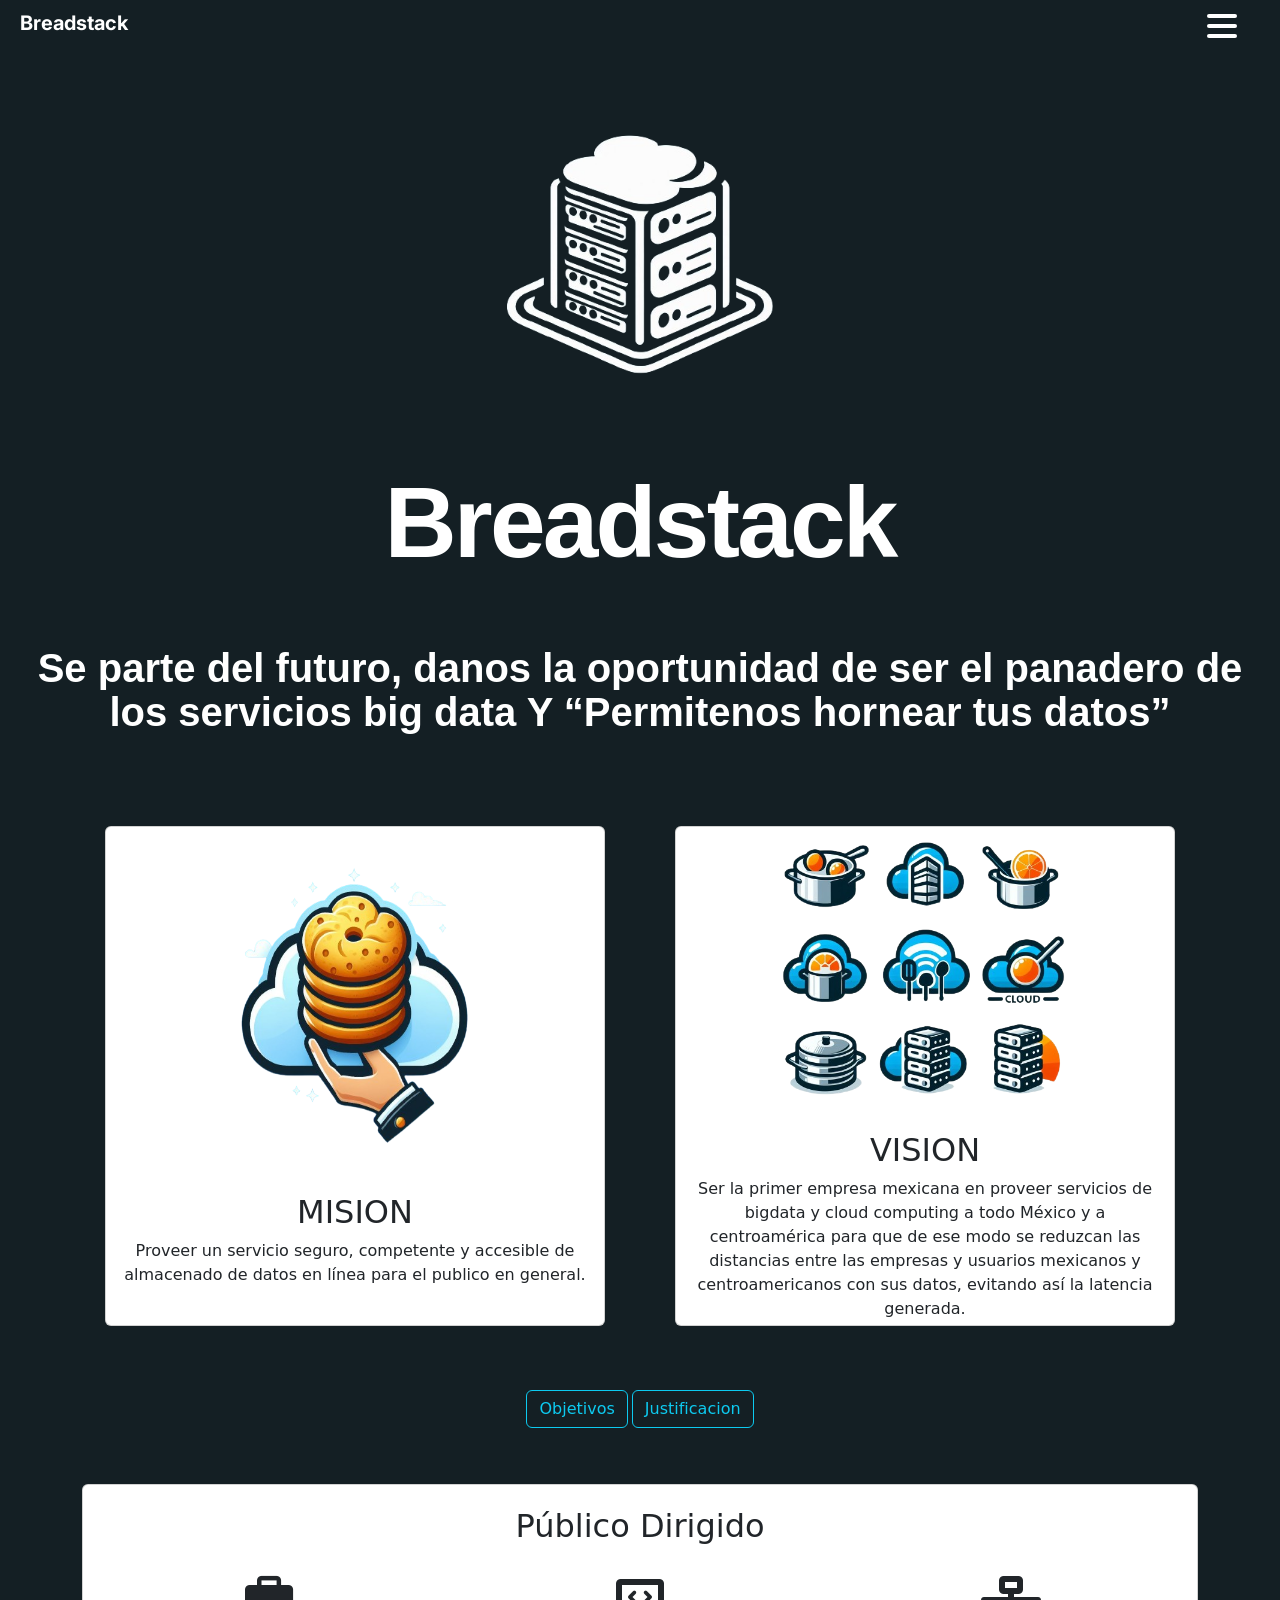
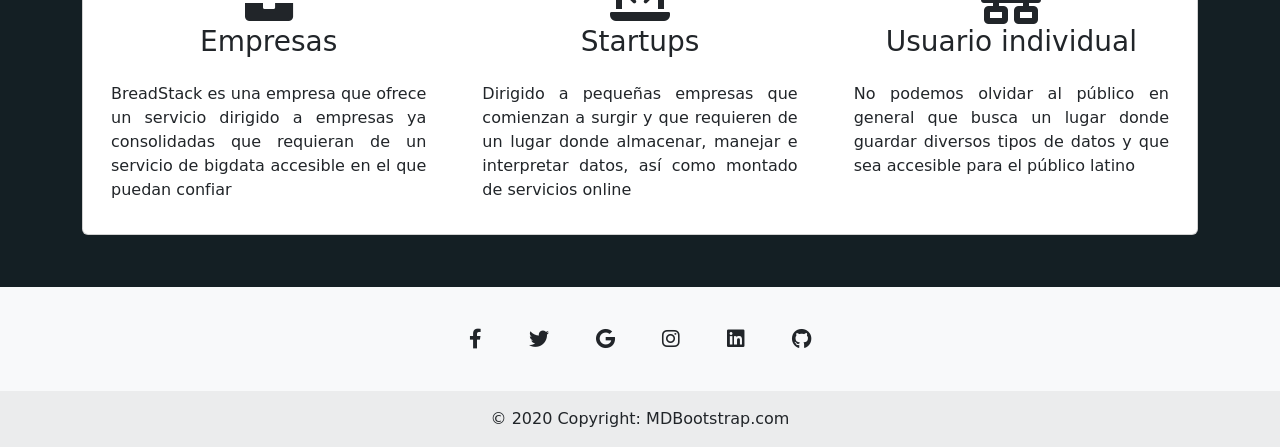
==== index.html @ 487c7a72 "breadstack" ====
<!DOCTYPE html>
<html lang="es-mx">

<head>
    <meta charset="UTF-8">
    <meta name="viewport" content="width=device-width, initial-scale=1.0">
    <title>Breadstack</title>
    <link rel="stylesheet" href="Bootstrap/bootstrap-5.3.0-dist/css/bootstrap.min.css">
    <link rel="stylesheet" href="styles/style.css">
    <link rel="preconnect" href="https://fonts.googleapis.com">
    <link rel="preconnect" href="https://fonts.gstatic.com" crossorigin>
    <link href="https://fonts.googleapis.com/css2?family=Inter:wght@100..900&display=swap" rel="stylesheet">
    <link href="https://cdnjs.cloudflare.com/ajax/libs/font-awesome/6.0.0/css/all.min.css" rel="stylesheet" />

</head>

<body>
    <header id="cabezal" class="container-fluid text-center">
        <div class="row p-2">
            <div class="col text-start">
                <p class="par">Breadstack</p>
            </div>
            <div class="col text-end position-relative">
                <div class="boton" id="boton">
                    <div class="linea"></div>
                    <div class="linea"></div>
                    <div class="linea"></div>
                </div>
            </div>
        </div>
    </header>
    <aside id="lateral" class="position-absolute end-0 ">
        <div class="container text-center">
            <div class="row pt-4">
                <div class="col">
                    <p class="par">Integrantes</p>
                </div>
            </div>
            <div class="row pt-4">
                <div class="col pt-2">
                    <ul class="list">
                        <li class="list-item">
                            <p class="pList">Alejandro Cruz Cruz</p>
                        </li>
                        <li class="list-item">
                            <p class="pList">Anael Guadalupe Del Carpio Zenteno</p>
                        </li>
                        <li class="list-item">
                            <p class="pList">Brithaly Jasmín Hernández Ramírez</p>
                        </li>
                        <li class="list-item">
                            <p class="pList">Heber Jafet Álvarez Ramírez</p>
                        </li>
                        <li class="list-item">
                            <p class="pList">Daniel Rincón Lazos</p>
                        </li>
                    </ul>
                </div>
            </div>
        </div>
    </aside>
    <section id="sub-head" class="container-fluid text-center">
        <div class="row">
            <div class="col">
                <img id="logoImg" src="logos/logo.png" style="width: 100%;">
            </div>
        </div>
        <div class="row">
            <div class="col">
                <h1>Breadstack</h1>
                <p class="description">Se parte del futuro, danos la oportunidad de ser el panadero de los servicios big
                    data
                    Y
                    “Permitenos hornear tus datos”</p>
            </div>
        </div>
    </section>
    <main>
        <div class="container pt-4">
            <div class="row text-center d-flex justify-content-center align-items-center">
                <div class="col">
                    <div class="pt-5 d-flex justify-content-center">
                        <div class="card"
                            style="width:500px;height: 500px; display: flex; align-items: center; justify-content: center;">
                            <img src="imagenes-breadstack/one.png" class="card-img-top"
                                style="width:  300px;height: 350px;">
                            <div class="card-body">
                                <h2>MISION</h2>
                                <p class="card-text">Proveer un servicio seguro, competente y accesible de almacenado de
                                    datos en línea para el publico en general.</p>
                            </div>
                        </div>
                    </div>
                </div>
                <div class="col">
                    <div class="pt-5 d-flex justify-content-center">
                        <div class="card"
                            style="width:500px;height: 500px; display: flex; align-items: center; justify-content: center;">
                            <img src="imagenes-breadstack/two.png" class="card-img-top"
                                style="width: 300px; height: 350px;">
                            <div class="card-body">
                                <h2>VISION</h2>
                                <p class="card-text">Ser la primer empresa mexicana en proveer servicios de bigdata y
                                    cloud computing a todo México y a centroamérica para que de ese modo se reduzcan las
                                    distancias entre las empresas y usuarios mexicanos y centroamericanos con sus datos,
                                    evitando así la latencia generada.</p>
                            </div>
                        </div>
                    </div>
                </div>
            </div>
        </div>
    </main>
    <div class="container-fluid p-3">
    </div>
    <div class="container pt-4">
        <div class="container align-items-center p-2 d-flex justify-content-center">
            <p class="d-inline-flex gap-1">
                <button type="button" class="btn btn-outline-info btn-rounded" data-bs-toggle="collapse"
                    data-bs-target="#multiCollapseExample1" aria-expanded="false" aria-controls="multiCollapseExample2"
                    data-mdb-ripple-init data-mdb-ripple-color="dark">Objetivos</button>
                <button type="button" class="btn btn-outline-info btn-rounded" data-bs-toggle="collapse"
                    data-bs-target="#multiCollapseExample2" aria-expanded="false" aria-controls="multiCollapseExample2"
                    data-mdb-ripple-init data-mdb-ripple-color="dark">Justificacion</button>
            </p>
        </div>
        <div class="row d-flex justify-content-center">
            <div class="col">
                <div class="collapse multi-collapse" id="multiCollapseExample1">
                    <div class="card card-body d-flex justify-content-center">
                        <h3>General</h3>
                        Ser una empresa competente en el ámbito de almacenado y manipulado de datos.
                    </div>
                </div>
            </div>
            <div class="col">
                <div class="collapse multi-collapse" id="multiCollapseExample1">
                    <div class="card card-body d-flex justify-content-center">
                        <h3>Específicos</h3>
                        Construir una empresa con infraestructura de calidad para ofrecer servicios de calidad
                    </div>
                </div>
            </div>
            <div class="col">
                <div class="collapse multi-collapse" id="multiCollapseExample2">
                    <div class="card card-body d-flex justify-content-center">
                        La empresa BreadStack nace para abordar la falta de servicios tecnológicos en el sureste de
                        México y América Central, ofreciendo soluciones de calidad y baja latencia para quienes buscan
                        una opción confiable y eficiente en la región.
                    </div>
                </div>
            </div>
        </div>
    </div>
    <div class="container-fluid p-3"></div>
    <div class="container">
        <div class="card" style="align-items: center;">
            <h2 id="header-info">Público Dirigido</h2>
            <div class="container text-center">
                <div class="row align-items-start">
                    <div class="col">
                        <div class="align-items-center">
                            <i class="fas fa-briefcase fa-3x"></i>
                            <h3>Empresas</h3>
                        </div>
                        <div class="card-body">
                            <p class="card-text" style="text-align: justify;">BreadStack es una empresa que ofrece un
                                servicio dirigido a empresas ya
                                consolidadas que
                                requieran de un servicio de bigdata accesible en el que puedan confiar </p>
                        </div>
                    </div>
                    <div class="col">
                        <div class="align-items-center">
                            <i class="fas fa-laptop-code fa-3x"></i>
                            <h3>Startups</h3>
                        </div>
                        <div class="card-body">
                            <p class="card-text" style="text-align: justify;">Dirigido a pequeñas empresas que comienzan
                                a surgir y que requieren de
                                un lugar donde
                                almacenar, manejar e interpretar datos, así como montado de servicios online</p>
                        </div>
                    </div>
                    <div class="col">
                        <div class="    align-items-center">
                            <i class="fas fa-network-wired fa-3x"></i>
                            <h3>Usuario individual</h3>
                        </div>
                        <div class="card-body">
                            <p class="card-text" style="text-align: justify;">No podemos olvidar al público en
                                general que busca un lugar donde
                                guardar diversos tipos de
                                datos y que sea accesible para el público latino
                            </p>
                        </div>
                    </div>
                </div>
            </div>
            <div class="container-fluid p-2"></div>
        </div>
    </div>
    <div class="separacion"></div>

    <footer class="text-center bg-body-tertiary" style="background-color: rgb(20,31,36);">
        <!-- Grid container -->
        <div class="container pt-4">
            <!-- Section: Social media -->
            <section class="mb-4">
                <!-- Facebook -->
                <a data-mdb-ripple-init class="btn btn-link btn-floating btn-lg text-body m-1" href="#!" role="button"
                    data-mdb-ripple-color="dark"><i class="fab fa-facebook-f"></i></a>

                <!-- Twitter -->
                <a data-mdb-ripple-init class="btn btn-link btn-floating btn-lg text-body m-1" href="#!" role="button"
                    data-mdb-ripple-color="dark"><i class="fab fa-twitter"></i></a>

                <!-- Google -->
                <a data-mdb-ripple-init class="btn btn-link btn-floating btn-lg text-body m-1" href="#!" role="button"
                    data-mdb-ripple-color="dark"><i class="fab fa-google"></i></a>

                <!-- Instagram -->
                <a data-mdb-ripple-init class="btn btn-link btn-floating btn-lg text-body m-1" href="#!" role="button"
                    data-mdb-ripple-color="dark"><i class="fab fa-instagram"></i></a>

                <!-- Linkedin -->
                <a data-mdb-ripple-init class="btn btn-link btn-floating btn-lg text-body m-1" href="#!" role="button"
                    data-mdb-ripple-color="dark"><i class="fab fa-linkedin"></i></a>
                <!-- Github -->
                <a data-mdb-ripple-init class="btn btn-link btn-floating btn-lg text-body m-1" href="#!" role="button"
                    data-mdb-ripple-color="dark"><i class="fab fa-github"></i></a>
            </section>
            <!-- Section: Social media -->
        </div>
        <!-- Grid container -->

        <!-- Copyright -->
        <div class="text-center p-3" style="background-color: rgba(0, 0, 0, 0.05);">
            © 2020 Copyright:
            <a class="text-body" href="https://mdbootstrap.com/">MDBootstrap.com</a>
        </div>
        <!-- Copyright -->
    </footer>
    <script src="scripts/main.js"></script>
    <script src="Bootstrap/bootstrap-5.3.0-dist/js/bootstrap.min.js"></script>
    <script src="Js/code.jquery.com_jquery-3.7.0.min.js"></script>
</body>

</html>
---- styles/style.css ----
@import '~mdb-ui-kit/css/mdb.min.css';

:root {
    --principalColor: rgb(20, 31, 36);
}

body {
    background-color: var(--principalColor);
}

#cabezal .par {
    font-weight: bold;
    font-family: 'Inter';
    font-size: 20px;
    color: white;
}

h1 {
    font-weight: bold;
    font-family: 'Inter';
    color: white;
    font-size: 3em;
}

.boton {
    width: 35px;
    height: 35px;
    position: absolute;
    right: 5%;
    cursor: pointer;
}

.linea {
    width: 30px;
    height: 4px;
    background-color: white;
    margin: 6px;
    margin-left: 2px;
    border-radius: 200px;
}

.par {
    color: white;
    font-family: 'Inter';
    font-size: 28px;
    font-weight: bold;
}

.pList {
    color: white;
    font-size: 18px;
    font-size: 'Inter';
}

.list {
    list-style: none;
}

.list-item {
    text-decoration: none;
    margin-bottom: 30px;
}

#lateral {
    width: 60%;
    background-color: red;
    height: 75%;
    border-radius: 3% 3%;
    background-color: var(--principalColor);
    box-shadow: 5px 4px 20px 15px rgba(0, 0, 0, 0.252);
    display: none;
}

#lateral.activo {
    display: flexbox;
}

@media (min-width:1200px) {
    #logoImg {
        width: 30% !important;
    }

    h1 {
        font-size: 6em;
        color: #ffffff;
        text-align: center;
        z-index: 1;
        -webkit-margin-before: 0;
        margin-block-start: 0;
        font-family: SF Pro Display, Helvetica Neue, sans-serif;
        font-size: 100px;
        font-weight: 600;
        letter-spacing: -2.8px;
        line-height: 167px;
    }

    #lateral {
        width: 30% !important;
    }
}

.description {
    color: #ffffff;
    font-family: SF Pro Display, Helvetica Neue, sans-serif;
    font-size: 40px;
    font-weight: 600;
    line-height: 44px;
    -webkit-margin-before: 40px;
    margin-block-start: 40px;
    -webkit-margin-after: 20px;
    margin-block-end: 20px;
    max-inline-size: 100%;
}

a {
    text-decoration: none;
}

.separacion {
    flex: auto;
    container: fluid;
    padding: 2%;
}

#header-info {
    padding: 2%;

}
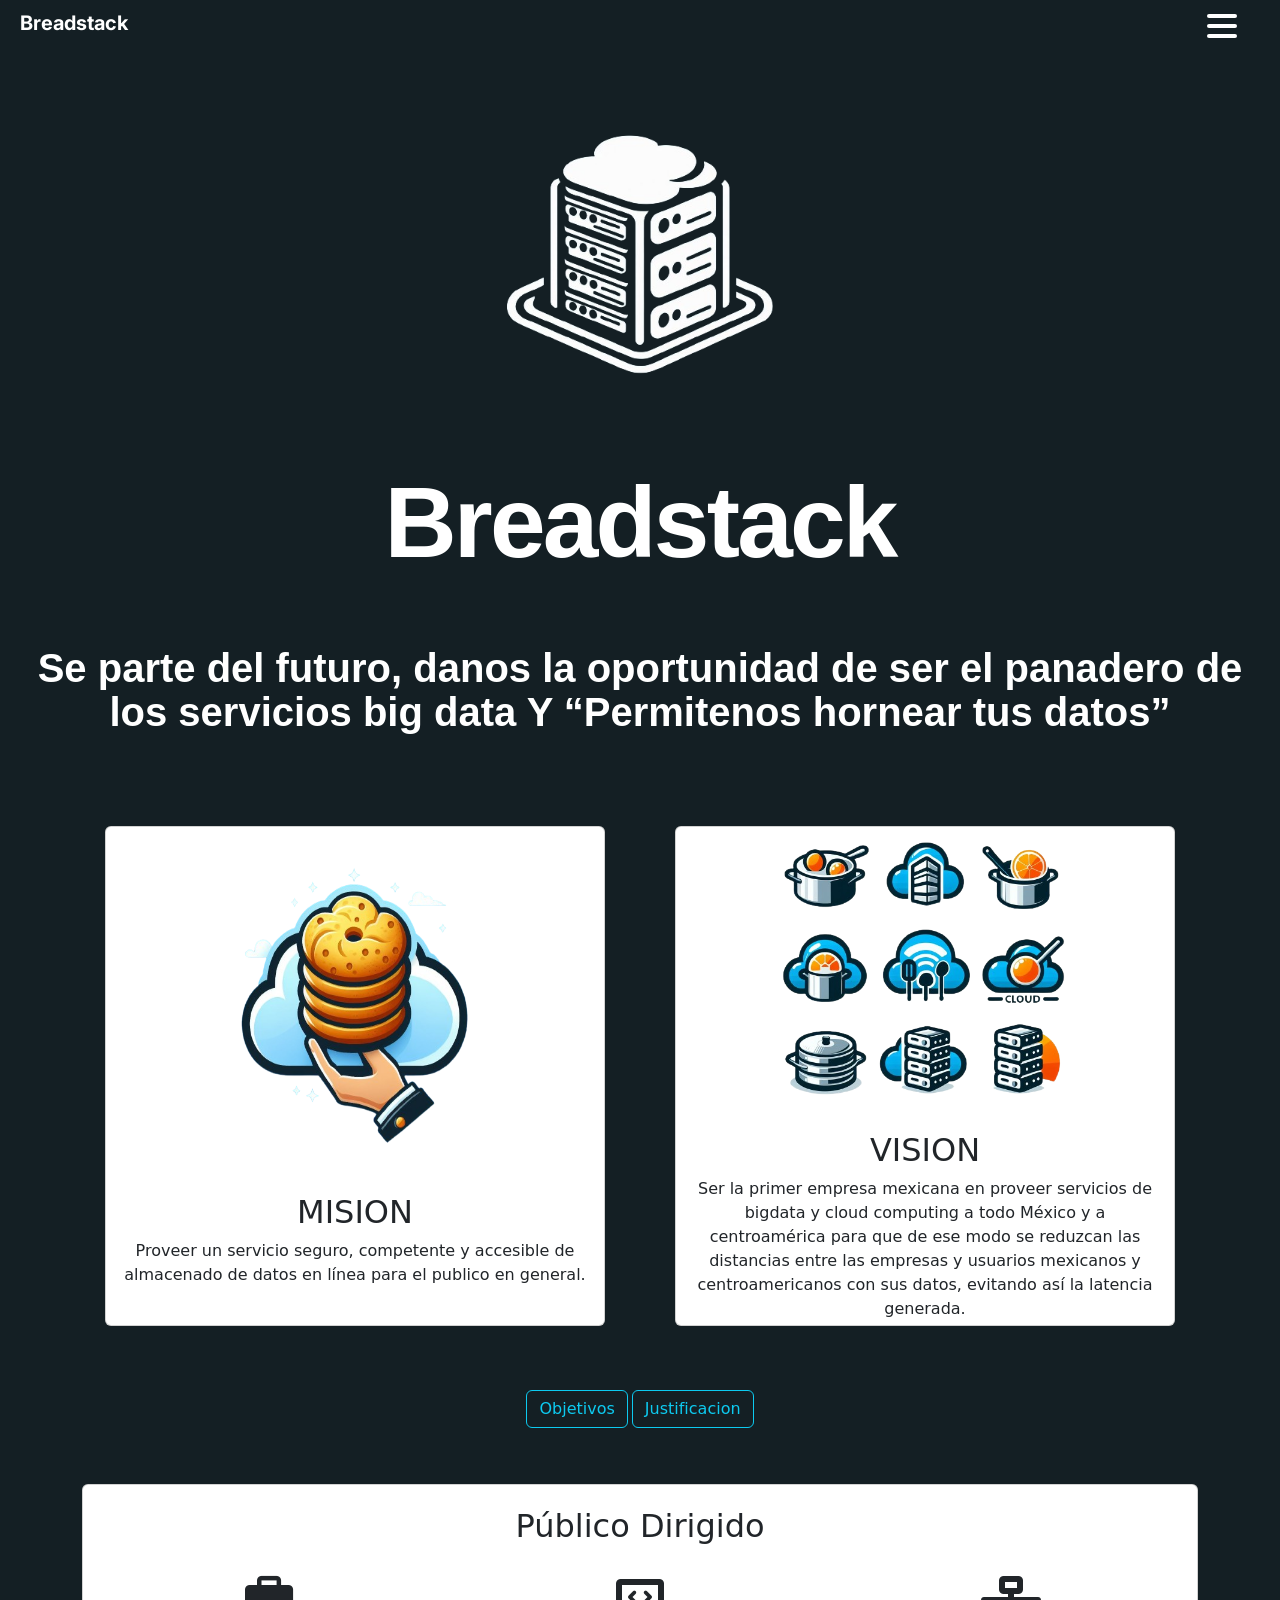
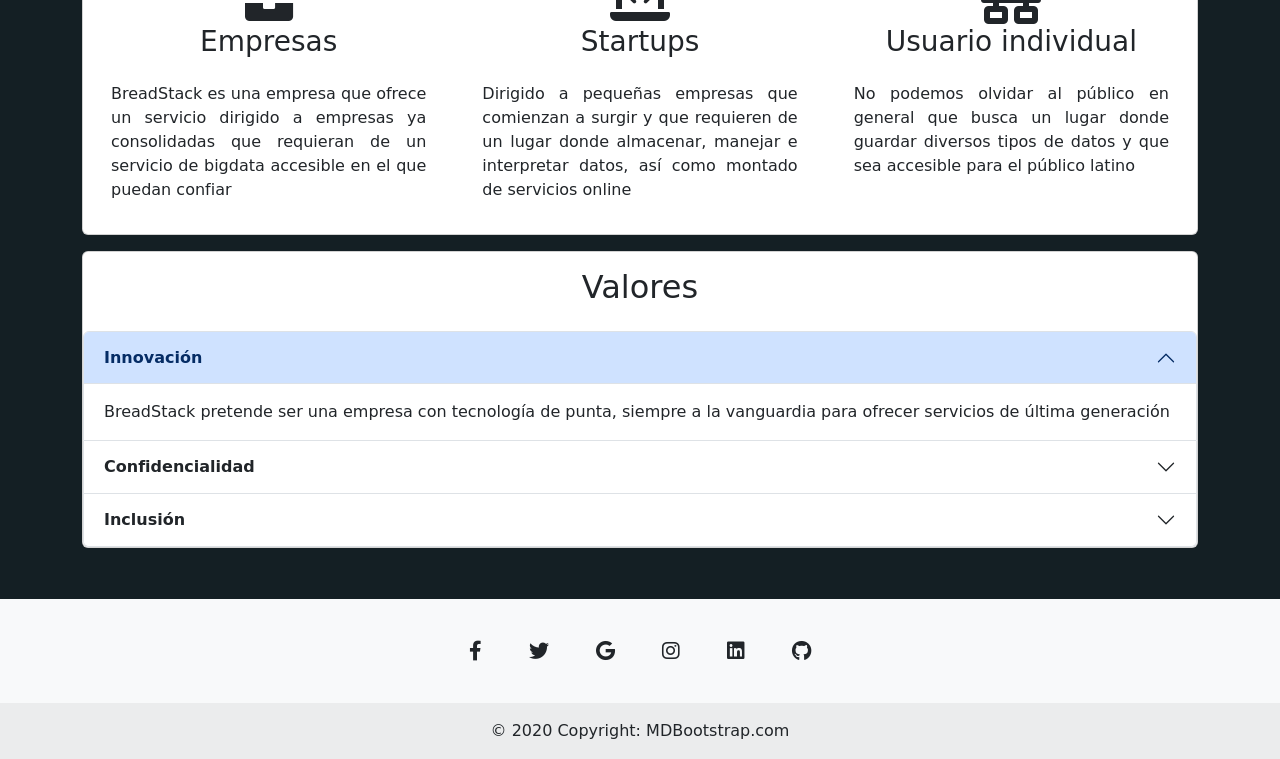
==== commit 8057303e: "feat: Add accordion section for company values This commit adds an accordion section to the index.ht" ====
--- a/index.html
+++ b/index.html
@@ -200,7 +200,62 @@
             <div class="container-fluid p-2"></div>
         </div>
     </div>
+    <div class="container-fluid p-2"></div>
+
+    <div class="container">
+        <div class="card">
+            <div class="container p-3">
+                <h2 style="text-align: center;">Valores</h2>
+            </div>
+            <div class="accordion" id="accordionExample">
+                <div class="accordion-item">
+                    <h2 class="accordion-header">
+                        <button class="accordion-button" type="button" data-bs-toggle="collapse"
+                            data-bs-target="#collapseOne" aria-expanded="true" aria-controls="collapseOne">
+                            <strong>Innovación</strong>
+                        </button>
+                    </h2>
+                    <div id="collapseOne" class="accordion-collapse collapse show" data-bs-parent="#accordionExample">
+                        <div class="accordion-body">
+                            BreadStack pretende ser una empresa con tecnología de punta, siempre a la vanguardia para
+                            ofrecer servicios de última generación
+                        </div>
+                    </div>
+                </div>
+                <div class="accordion-item">
+                    <h2 class="accordion-header">
+                        <button class="accordion-button collapsed" type="button" data-bs-toggle="collapse"
+                            data-bs-target="#collapseTwo" aria-expanded="false" aria-controls="collapseTwo">
+                            <strong>Confidencialidad</strong>
+                        </button>
+                    </h2>
+                    <div id="collapseTwo" class="accordion-collapse collapse" data-bs-parent="#accordionExample">
+                        <div class="accordion-body">
+                            La empresa se compromete a respetar la información que se almacenará en los servidores de
+                            BreadStack, de este modo podemos asegurar un servicio seguro y confidencial para cada
+                            cliente.
+                        </div>
+                    </div>
+                </div>
+                <div class="accordion-item">
+                    <h2 class="accordion-header">
+                        <button class="accordion-button collapsed" type="button" data-bs-toggle="collapse"
+                            data-bs-target="#collapseThree" aria-expanded="false" aria-controls="collapseThree">
+                            <strong>Inclusión</strong>
+                        </button>
+                    </h2>
+                    <div id="collapseThree" class="accordion-collapse collapse" data-bs-parent="#accordionExample">
+                        <div class="accordion-body">
+                            La empresa se compromete a hacer que todas las instalaciones sean accesibles para todas las
+                            personas sin importar sus condiciones.
+                        </div>
+                    </div>
+                </div>
+            </div>
+        </div>
+    </div>
     <div class="separacion"></div>
+
 
     <footer class="text-center bg-body-tertiary" style="background-color: rgb(20,31,36);">
         <!-- Grid container -->
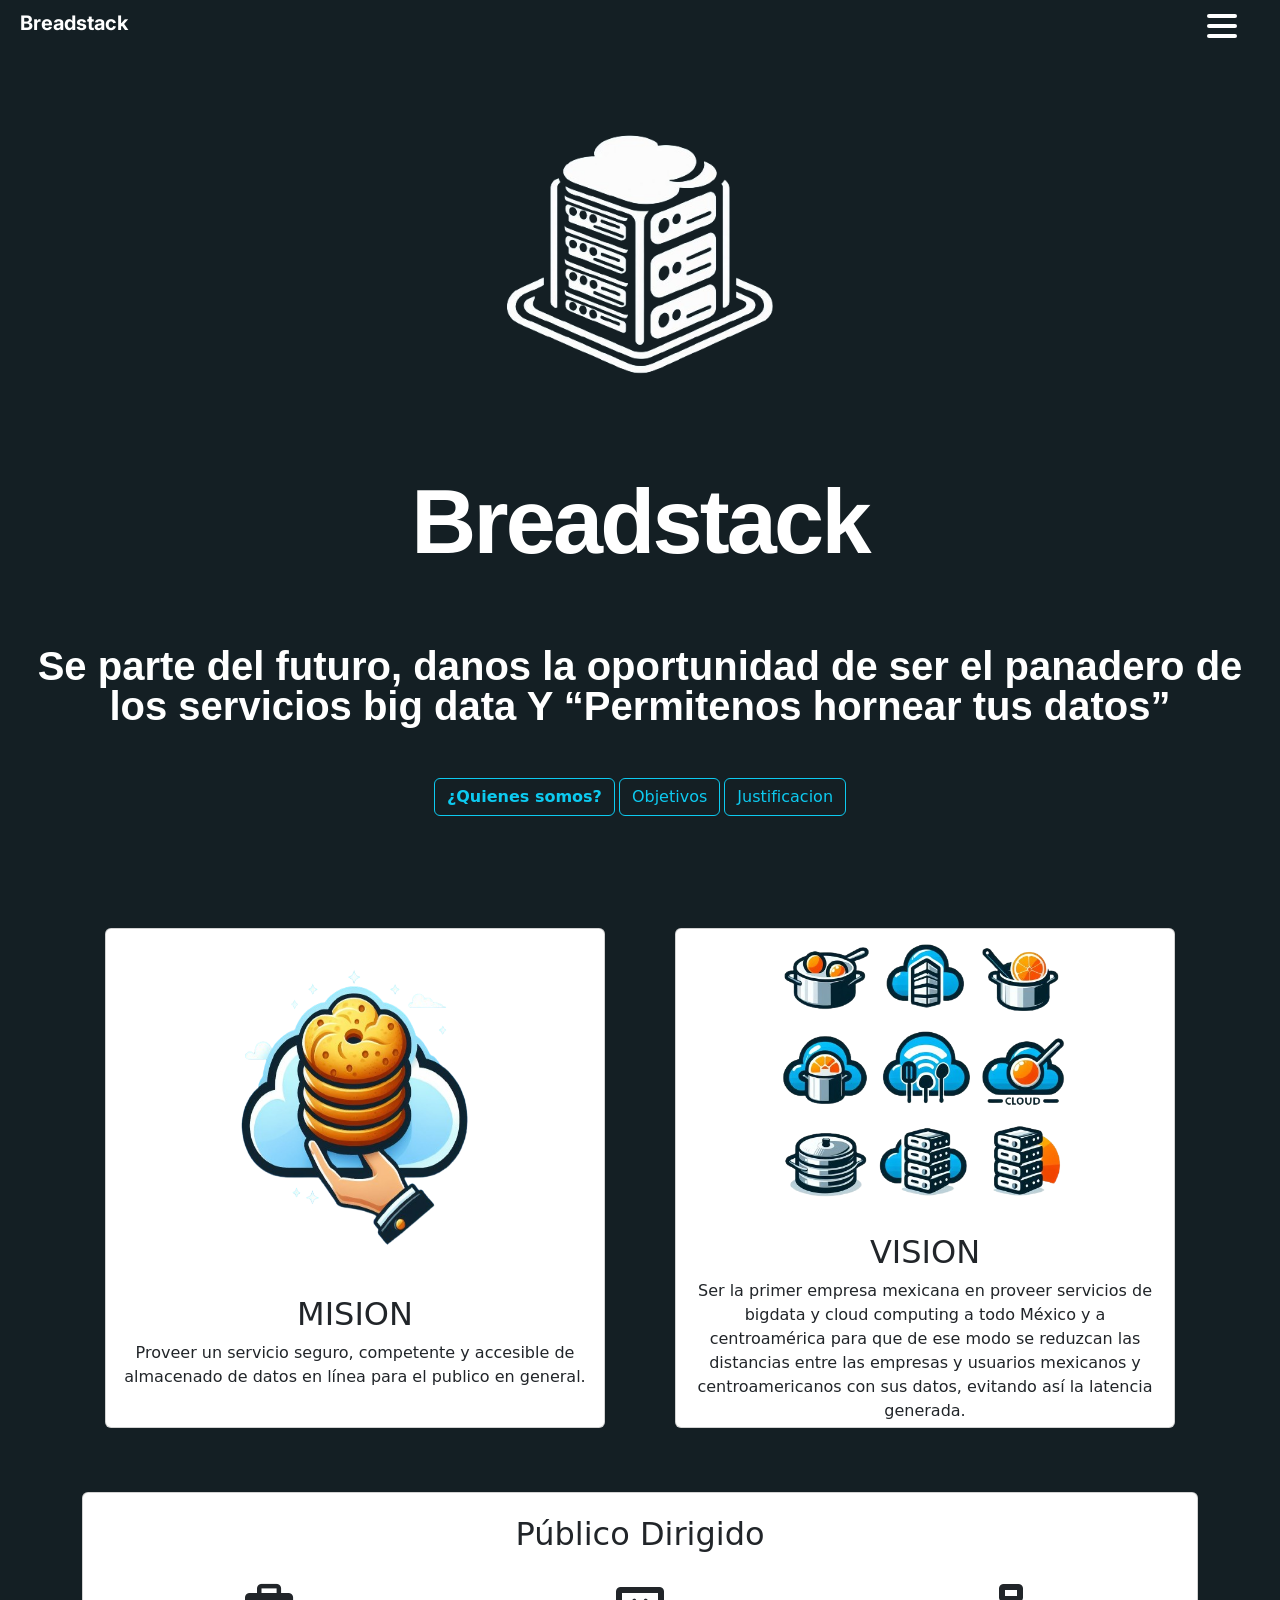
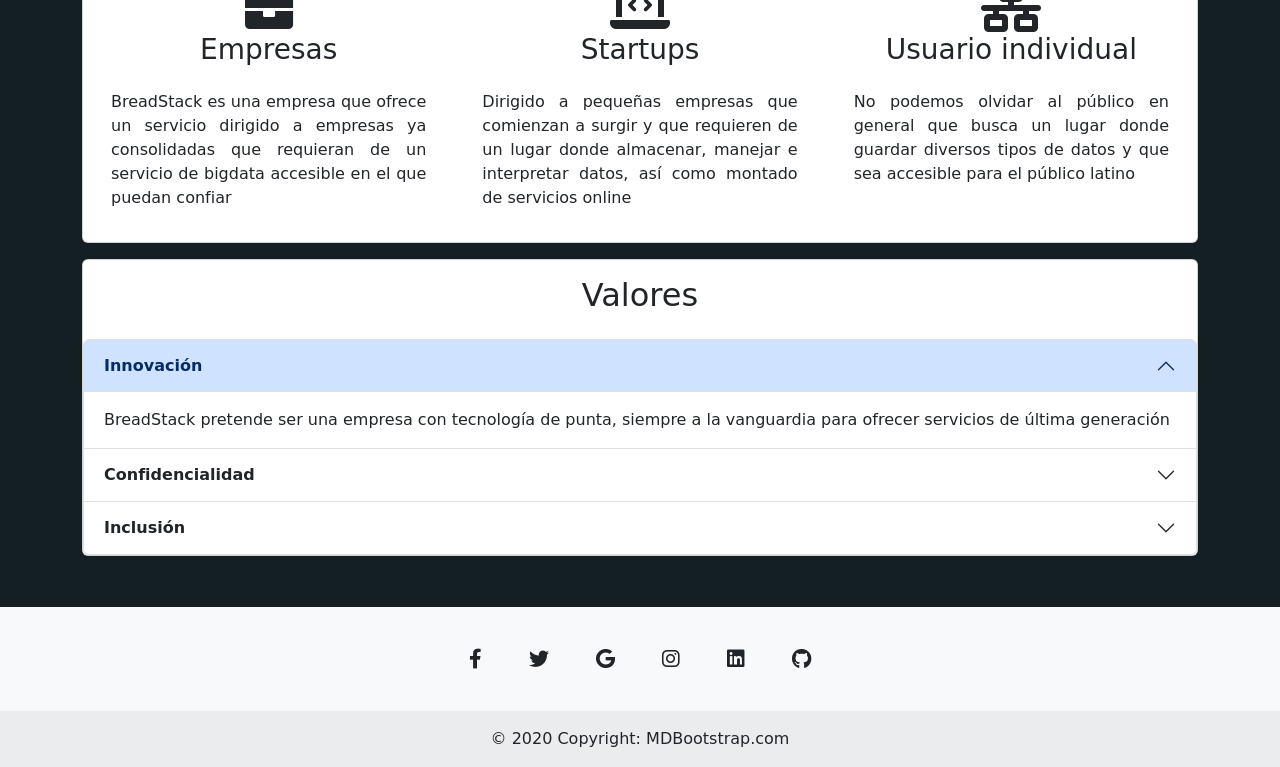
==== commit 906a97f4: "Update font size for h1 element and add hover animation" ====
--- a/index.html
+++ b/index.html
@@ -67,7 +67,7 @@
         </div>
         <div class="row">
             <div class="col">
-                <h1>Breadstack</h1>
+                <h1 id="pulso">Breadstack</h1>
                 <p class="description">Se parte del futuro, danos la oportunidad de ser el panadero de los servicios big
                     data
                     Y
@@ -76,6 +76,62 @@
         </div>
     </section>
     <main>
+        <div class="container pt-4">
+            <div class="container align-items-center p-2 d-flex justify-content-center">
+                <p class="d-inline-flex gap-1">
+                    <button type="button" class="btn btn-outline-info btn-rounded" data-bs-toggle="collapse"
+                        data-bs-target="#multiCollapseExampleMain" aria-expanded="false"
+                        aria-controls="multiCollapseExample2" data-mdb-ripple-init
+                        data-mdb-ripple-color="dark"><strong>¿Quienes somos?</strong></button>
+                    <button type="button" class="btn btn-outline-info btn-rounded" data-bs-toggle="collapse"
+                        data-bs-target="#multiCollapseExample1" aria-expanded="false"
+                        aria-controls="multiCollapseExample2" data-mdb-ripple-init
+                        data-mdb-ripple-color="dark">Objetivos</button>
+                    <button type="button" class="btn btn-outline-info btn-rounded" data-bs-toggle="collapse"
+                        data-bs-target="#multiCollapseExample2" aria-expanded="false"
+                        aria-controls="multiCollapseExample2" data-mdb-ripple-init
+                        data-mdb-ripple-color="dark">Justificacion</button>
+                </p>
+            </div>
+            <div class="collapse multi-collapse" id="multiCollapseExampleMain">
+                <div class="card card-body justify-content-center p-2">
+                    BreadStack es una empresa dedicada a proveer un servicio de almacenado en nube y soluciones
+                    de centro de datos.
+                    Nuestro enfoque está en proporcionar infraestructura TI (tecnologías de información)
+                    eficientes, escalables y accesibles que le permitan a nuestros clientes adaptarse a la nueva
+                    era del bigdata
+                </div>
+            </div>
+            <div class="container p-2"></div>
+            <div class="row d-flex justify-content-center">
+                <div class="col">
+                    <div class="collapse multi-collapse" id="multiCollapseExample1">
+                        <div class="card card-body d-flex justify-content-center">
+                            <h3>General</h3>
+                            Ser una empresa competente en el ámbito de almacenado y manipulado de datos.
+                        </div>
+                    </div>
+                </div>
+                <div class="col">
+                    <div class="collapse multi-collapse" id="multiCollapseExample1">
+                        <div class="card card-body d-flex justify-content-center">
+                            <h3>Específicos</h3>
+                            Construir una empresa con infraestructura de calidad para ofrecer servicios de calidad
+                        </div>
+                    </div>
+                </div>
+                <div class="col">
+                    <div class="collapse multi-collapse" id="multiCollapseExample2">
+                        <div class="card card-body d-flex justify-content-center">
+                            La empresa BreadStack nace para abordar la falta de servicios tecnológicos en el sureste de
+                            México y América Central, ofreciendo soluciones de calidad y baja latencia para quienes
+                            buscan
+                            una opción confiable y eficiente en la región.
+                        </div>
+                    </div>
+                </div>
+            </div>
+        </div>
         <div class="container pt-4">
             <div class="row text-center d-flex justify-content-center align-items-center">
                 <div class="col">
@@ -113,45 +169,6 @@
     </main>
     <div class="container-fluid p-3">
     </div>
-    <div class="container pt-4">
-        <div class="container align-items-center p-2 d-flex justify-content-center">
-            <p class="d-inline-flex gap-1">
-                <button type="button" class="btn btn-outline-info btn-rounded" data-bs-toggle="collapse"
-                    data-bs-target="#multiCollapseExample1" aria-expanded="false" aria-controls="multiCollapseExample2"
-                    data-mdb-ripple-init data-mdb-ripple-color="dark">Objetivos</button>
-                <button type="button" class="btn btn-outline-info btn-rounded" data-bs-toggle="collapse"
-                    data-bs-target="#multiCollapseExample2" aria-expanded="false" aria-controls="multiCollapseExample2"
-                    data-mdb-ripple-init data-mdb-ripple-color="dark">Justificacion</button>
-            </p>
-        </div>
-        <div class="row d-flex justify-content-center">
-            <div class="col">
-                <div class="collapse multi-collapse" id="multiCollapseExample1">
-                    <div class="card card-body d-flex justify-content-center">
-                        <h3>General</h3>
-                        Ser una empresa competente en el ámbito de almacenado y manipulado de datos.
-                    </div>
-                </div>
-            </div>
-            <div class="col">
-                <div class="collapse multi-collapse" id="multiCollapseExample1">
-                    <div class="card card-body d-flex justify-content-center">
-                        <h3>Específicos</h3>
-                        Construir una empresa con infraestructura de calidad para ofrecer servicios de calidad
-                    </div>
-                </div>
-            </div>
-            <div class="col">
-                <div class="collapse multi-collapse" id="multiCollapseExample2">
-                    <div class="card card-body d-flex justify-content-center">
-                        La empresa BreadStack nace para abordar la falta de servicios tecnológicos en el sureste de
-                        México y América Central, ofreciendo soluciones de calidad y baja latencia para quienes buscan
-                        una opción confiable y eficiente en la región.
-                    </div>
-                </div>
-            </div>
-        </div>
-    </div>
     <div class="container-fluid p-3"></div>
     <div class="container">
         <div class="card" style="align-items: center;">
--- a/styles/style.css
+++ b/styles/style.css
@@ -88,7 +88,7 @@
         -webkit-margin-before: 0;
         margin-block-start: 0;
         font-family: SF Pro Display, Helvetica Neue, sans-serif;
-        font-size: 100px;
+        font-size: 90px;
         font-weight: 600;
         letter-spacing: -2.8px;
         line-height: 167px;
@@ -99,12 +99,34 @@
     }
 }
 
+h1 {
+    transition: transform 0.3s;
+}
+
+h1:hover {
+    animation: pulse 1s infinite;
+}
+
+@keyframes pulse {
+    0% {
+        transform: scale(1);
+    }
+
+    50% {
+        transform: scale(1.1);
+    }
+
+    100% {
+        transform: scale(1);
+    }
+}
+
 .description {
     color: #ffffff;
     font-family: SF Pro Display, Helvetica Neue, sans-serif;
     font-size: 40px;
     font-weight: 600;
-    line-height: 44px;
+    line-height: 40px;
     -webkit-margin-before: 40px;
     margin-block-start: 40px;
     -webkit-margin-after: 20px;
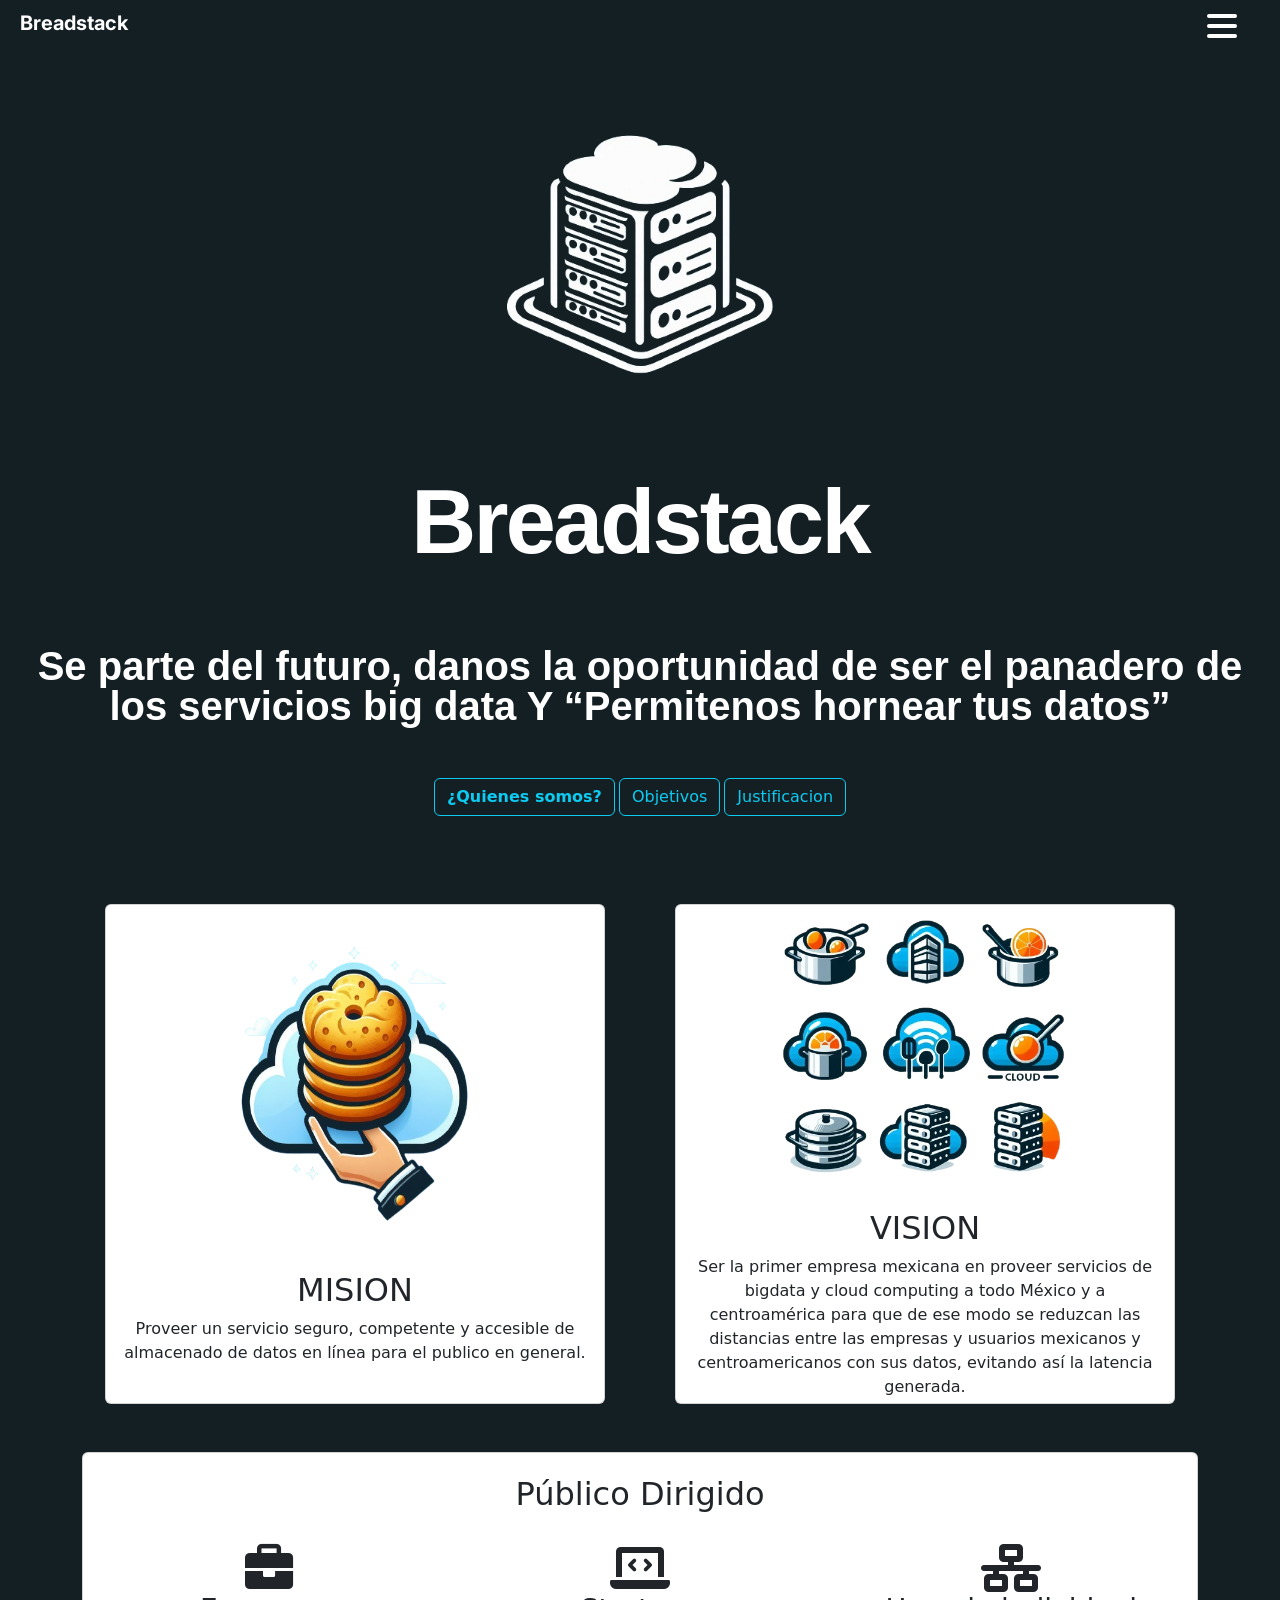
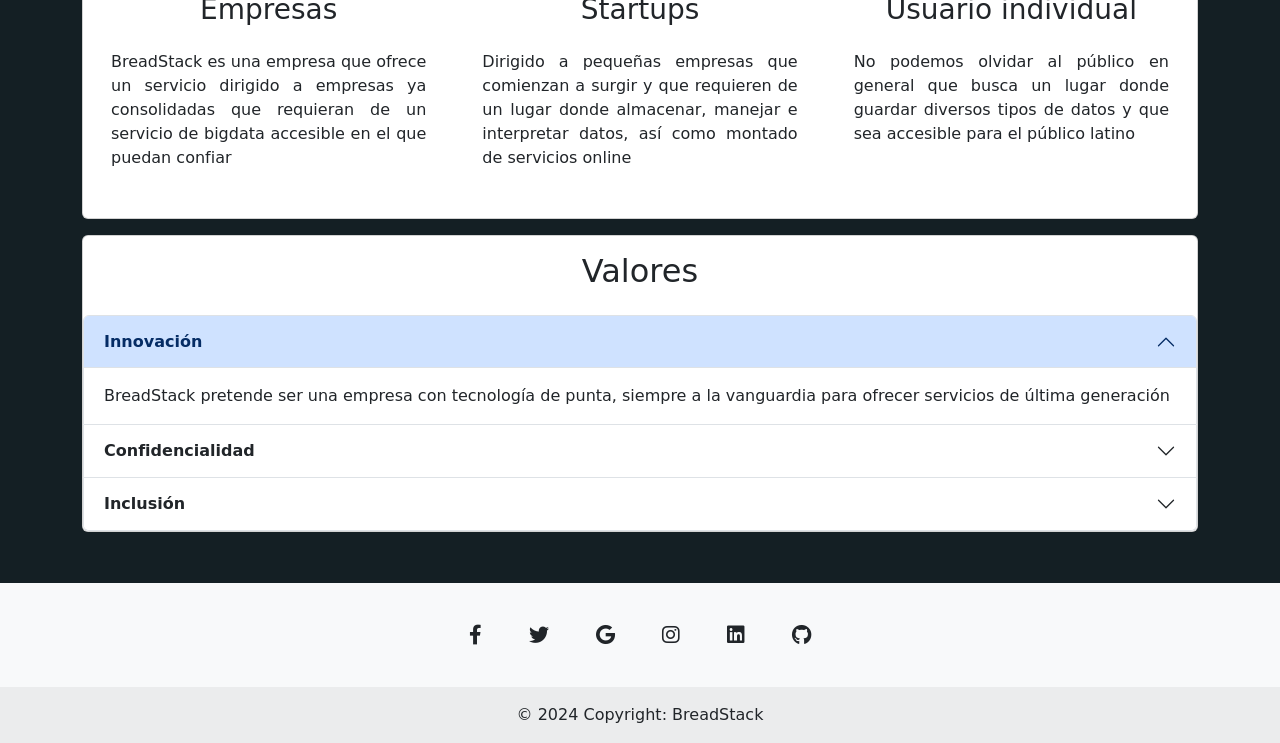
==== commit 4c593975: "Update font size for h1 element and add hover animation" ====
--- a/index.html
+++ b/index.html
@@ -99,7 +99,7 @@
                     de centro de datos.
                     Nuestro enfoque está en proporcionar infraestructura TI (tecnologías de información)
                     eficientes, escalables y accesibles que le permitan a nuestros clientes adaptarse a la nueva
-                    era del bigdata
+                    era del bigdata.
                 </div>
             </div>
             <div class="container p-2"></div>
@@ -116,7 +116,7 @@
                     <div class="collapse multi-collapse" id="multiCollapseExample1">
                         <div class="card card-body d-flex justify-content-center">
                             <h3>Específicos</h3>
-                            Construir una empresa con infraestructura de calidad para ofrecer servicios de calidad
+                            Construir una empresa con infraestructura de calidad para ofrecer servicios de calidad.
                         </div>
                     </div>
                 </div>
@@ -132,7 +132,7 @@
                 </div>
             </div>
         </div>
-        <div class="container pt-4">
+        <div class="container">
             <div class="row text-center d-flex justify-content-center align-items-center">
                 <div class="col">
                     <div class="pt-5 d-flex justify-content-center">
@@ -167,9 +167,9 @@
             </div>
         </div>
     </main>
-    <div class="container-fluid p-3">
+    <div class="container pt-3">
     </div>
-    <div class="container-fluid p-3"></div>
+    <div class="container p-3"></div>
     <div class="container">
         <div class="card" style="align-items: center;">
             <h2 id="header-info">Público Dirigido</h2>
@@ -214,7 +214,7 @@
                     </div>
                 </div>
             </div>
-            <div class="container-fluid p-2"></div>
+            <div class="container-fluid p-3"></div>
         </div>
     </div>
     <div class="container-fluid p-2"></div>
@@ -308,8 +308,8 @@
 
         <!-- Copyright -->
         <div class="text-center p-3" style="background-color: rgba(0, 0, 0, 0.05);">
-            © 2020 Copyright:
-            <a class="text-body" href="https://mdbootstrap.com/">MDBootstrap.com</a>
+            © 2024 Copyright:
+            <a class="text-body">BreadStack</a>
         </div>
         <!-- Copyright -->
     </footer>
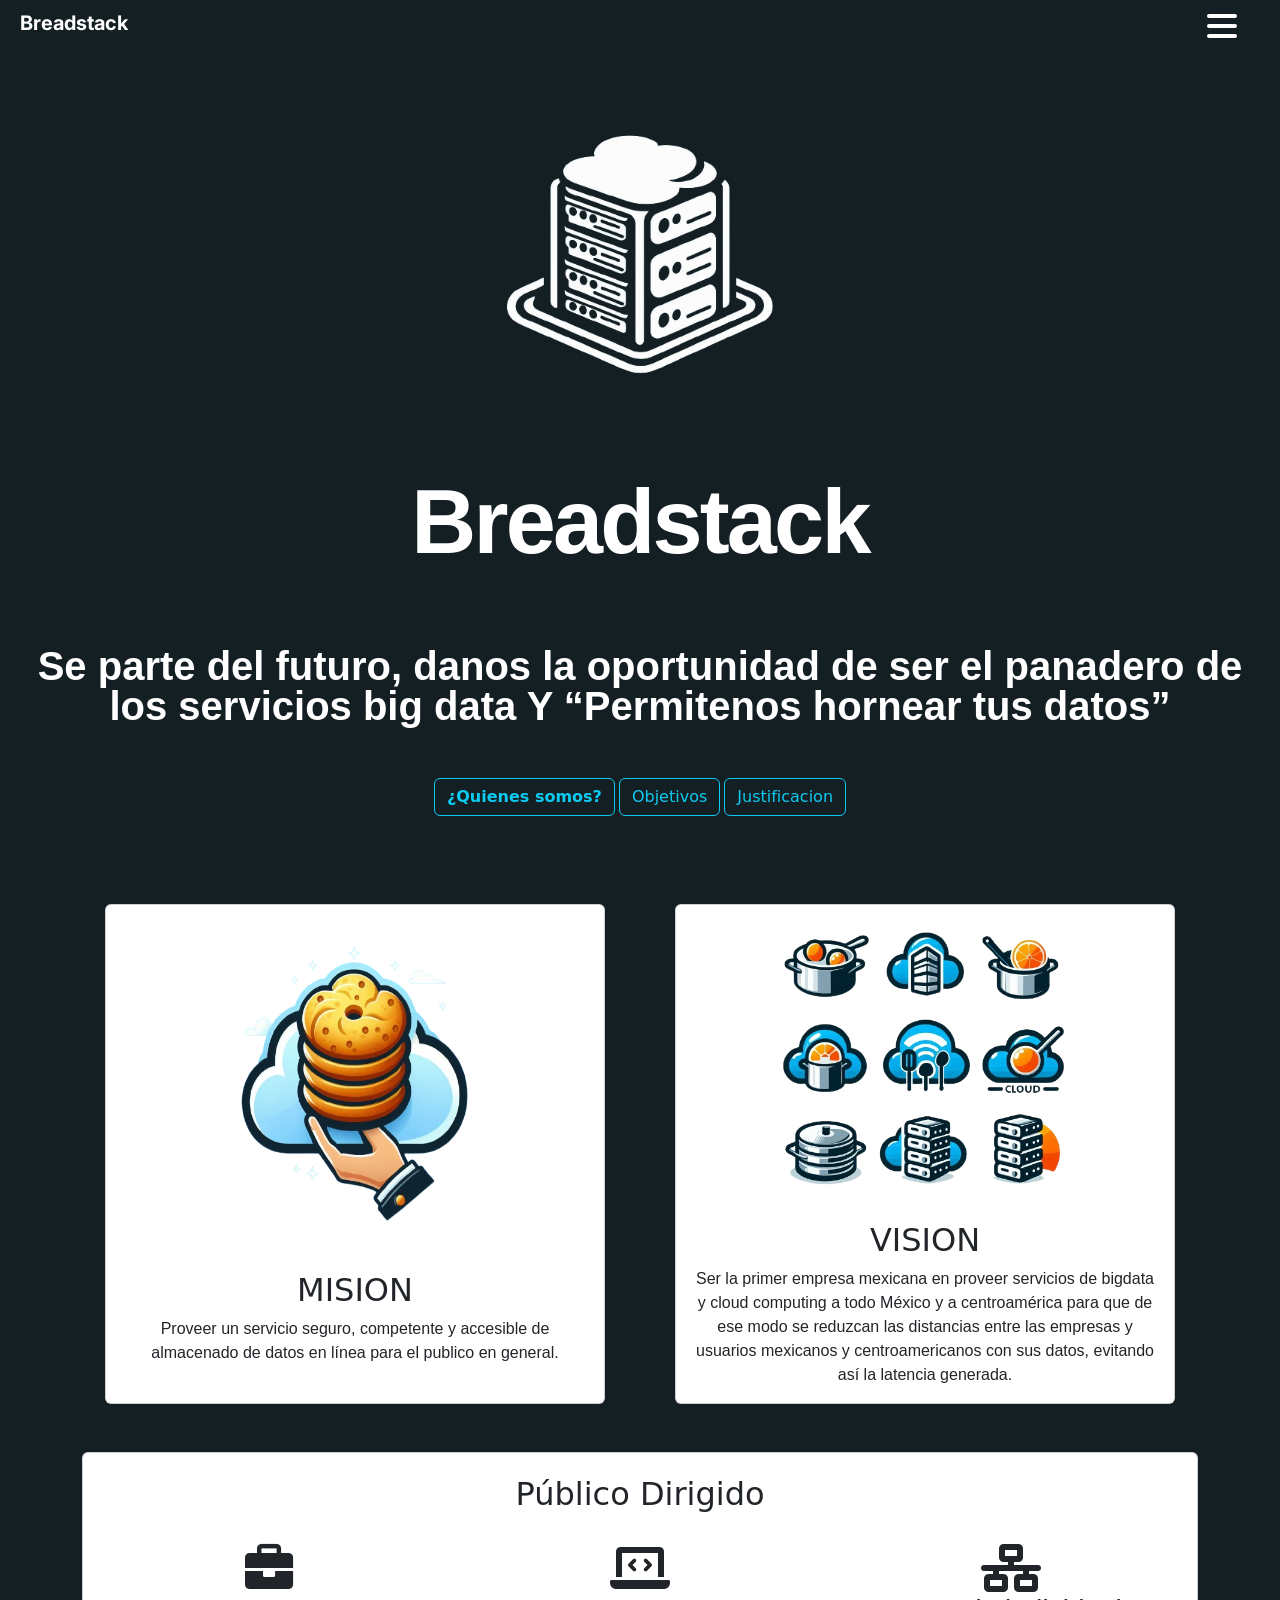
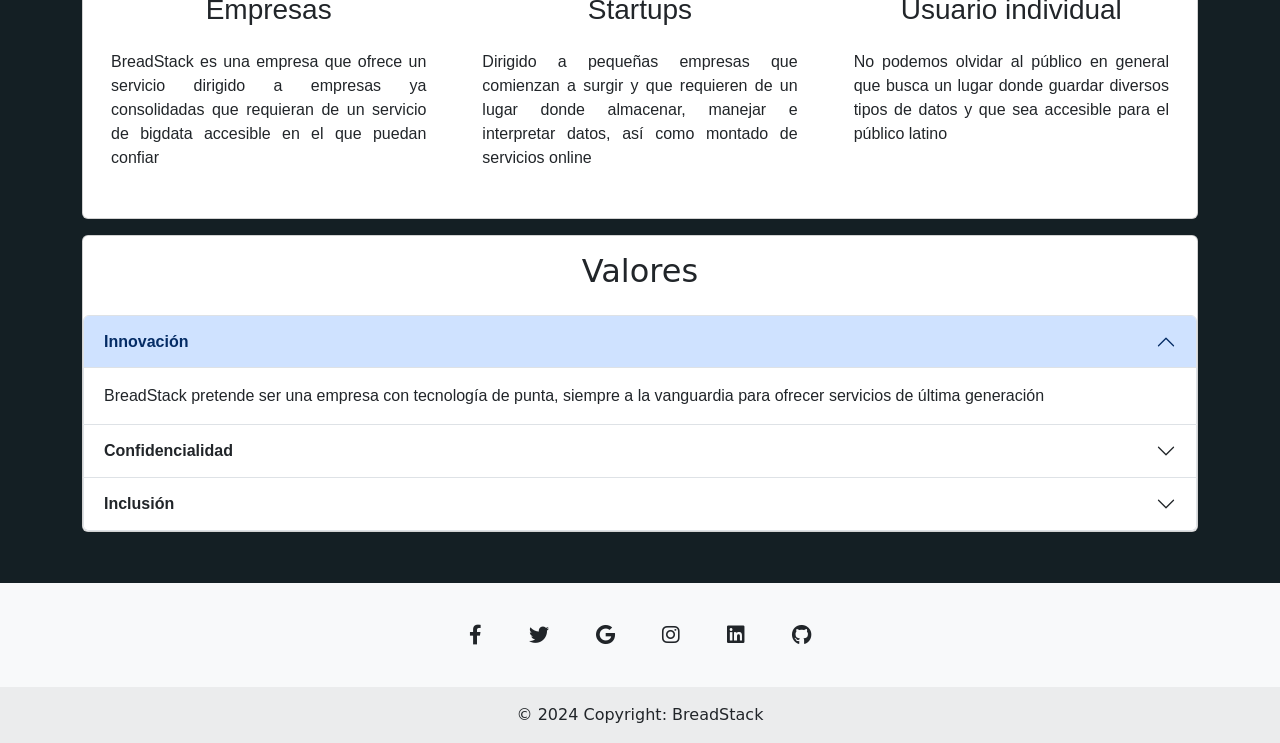
==== commit 52a4c486: "feat: Add accordion section for company values" ====
--- a/index.html
+++ b/index.html
@@ -94,7 +94,7 @@
                 </p>
             </div>
             <div class="collapse multi-collapse" id="multiCollapseExampleMain">
-                <div class="card card-body justify-content-center p-2">
+                <div class="card card-body justify-content-center p-2 formato">
                     BreadStack es una empresa dedicada a proveer un servicio de almacenado en nube y soluciones
                     de centro de datos.
                     Nuestro enfoque está en proporcionar infraestructura TI (tecnologías de información)
@@ -106,7 +106,7 @@
             <div class="row d-flex justify-content-center">
                 <div class="col">
                     <div class="collapse multi-collapse" id="multiCollapseExample1">
-                        <div class="card card-body d-flex justify-content-center">
+                        <div class="card card-body d-flex justify-content-center formato">
                             <h3>General</h3>
                             Ser una empresa competente en el ámbito de almacenado y manipulado de datos.
                         </div>
@@ -122,7 +122,7 @@
                 </div>
                 <div class="col">
                     <div class="collapse multi-collapse" id="multiCollapseExample2">
-                        <div class="card card-body d-flex justify-content-center">
+                        <div class="card card-body d-flex justify-content-center formato">
                             La empresa BreadStack nace para abordar la falta de servicios tecnológicos en el sureste de
                             México y América Central, ofreciendo soluciones de calidad y baja latencia para quienes
                             buscan
@@ -142,7 +142,8 @@
                                 style="width:  300px;height: 350px;">
                             <div class="card-body">
                                 <h2>MISION</h2>
-                                <p class="card-text">Proveer un servicio seguro, competente y accesible de almacenado de
+                                <p class="card-text formato">Proveer un servicio seguro, competente y accesible de
+                                    almacenado de
                                     datos en línea para el publico en general.</p>
                             </div>
                         </div>
@@ -156,7 +157,8 @@
                                 style="width: 300px; height: 350px;">
                             <div class="card-body">
                                 <h2>VISION</h2>
-                                <p class="card-text">Ser la primer empresa mexicana en proveer servicios de bigdata y
+                                <p class="card-text formato">Ser la primer empresa mexicana en proveer servicios de
+                                    bigdata y
                                     cloud computing a todo México y a centroamérica para que de ese modo se reduzcan las
                                     distancias entre las empresas y usuarios mexicanos y centroamericanos con sus datos,
                                     evitando así la latencia generada.</p>
@@ -173,7 +175,7 @@
     <div class="container">
         <div class="card" style="align-items: center;">
             <h2 id="header-info">Público Dirigido</h2>
-            <div class="container text-center">
+            <div class="container text-center formato">
                 <div class="row align-items-start">
                     <div class="col">
                         <div class="align-items-center">
@@ -224,7 +226,7 @@
             <div class="container p-3">
                 <h2 style="text-align: center;">Valores</h2>
             </div>
-            <div class="accordion" id="accordionExample">
+            <div class="accordion formato" id="accordionExample">
                 <div class="accordion-item">
                     <h2 class="accordion-header">
                         <button class="accordion-button" type="button" data-bs-toggle="collapse"
--- a/styles/style.css
+++ b/styles/style.css
@@ -147,4 +147,8 @@
 #header-info {
     padding: 2%;
 
+}
+
+.formato {
+    font-family: SF Pro Display, Helvetica Neue, sans-serif;
 }
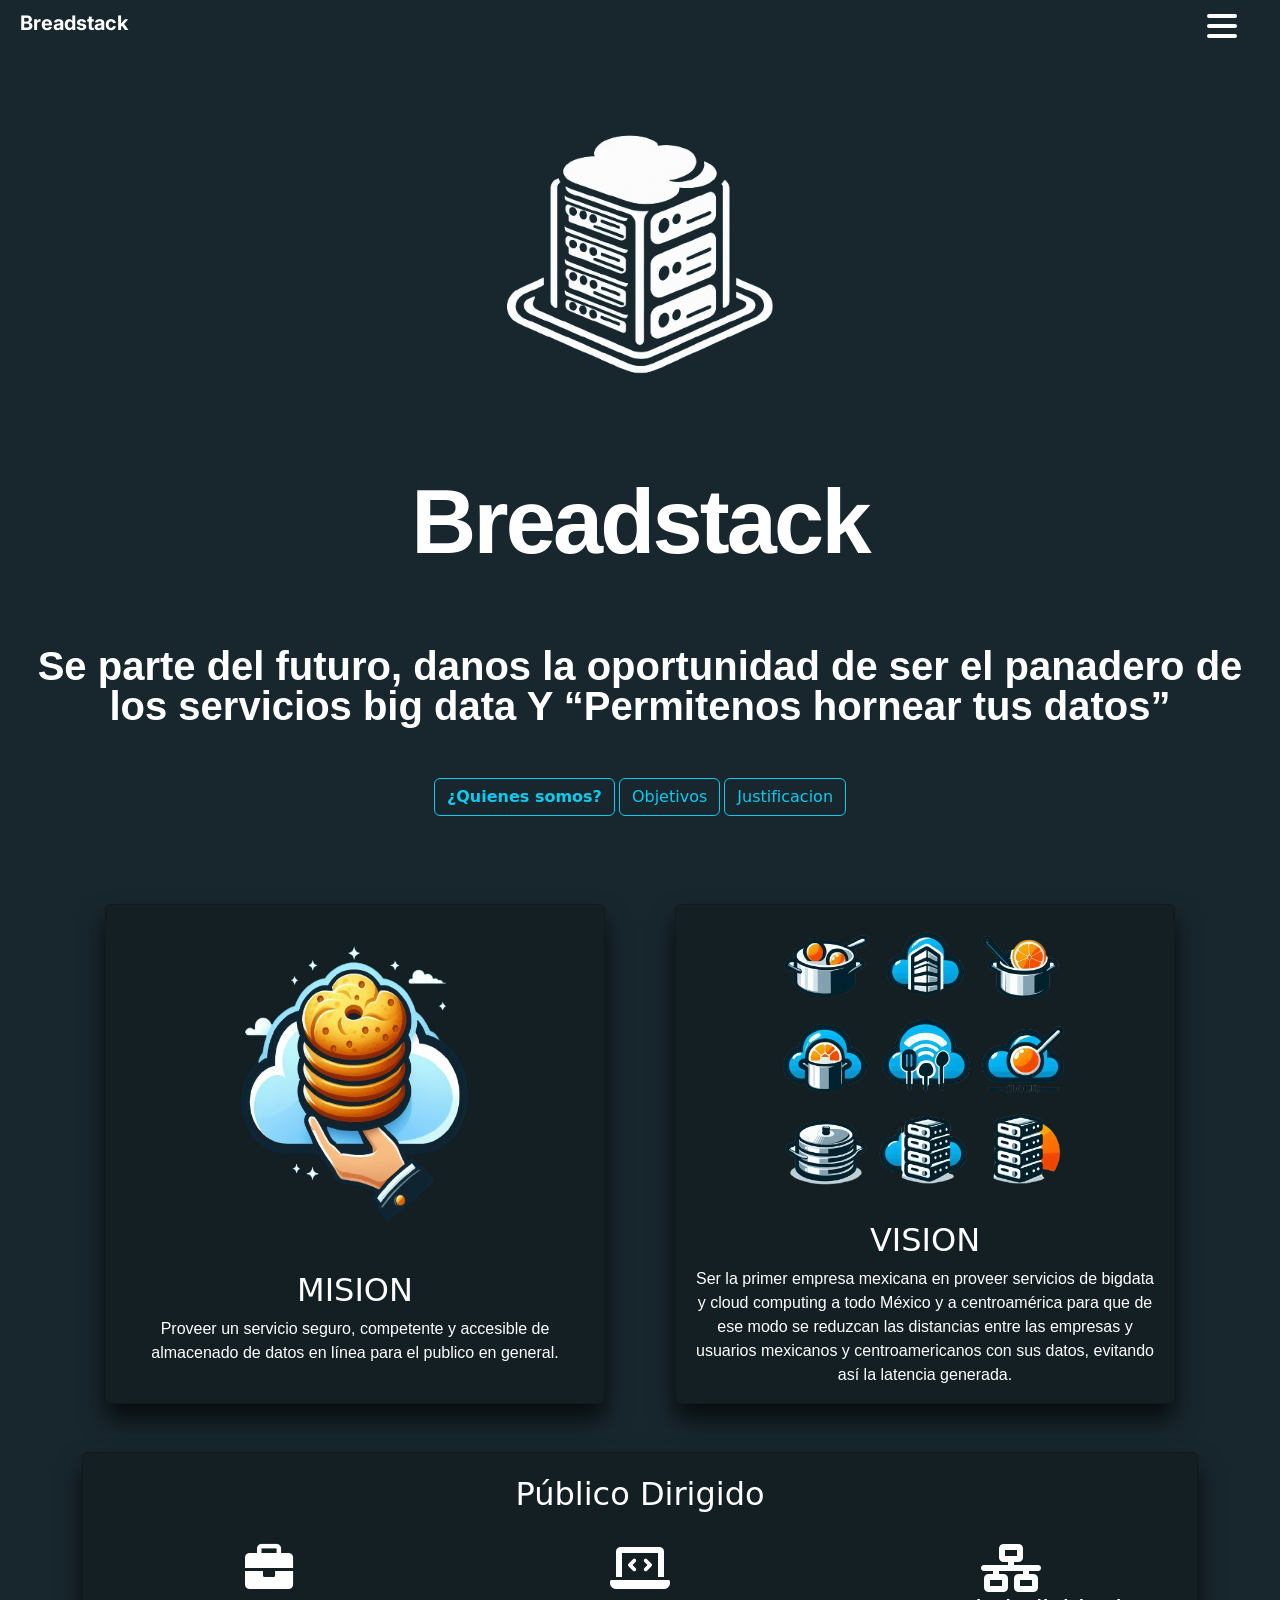
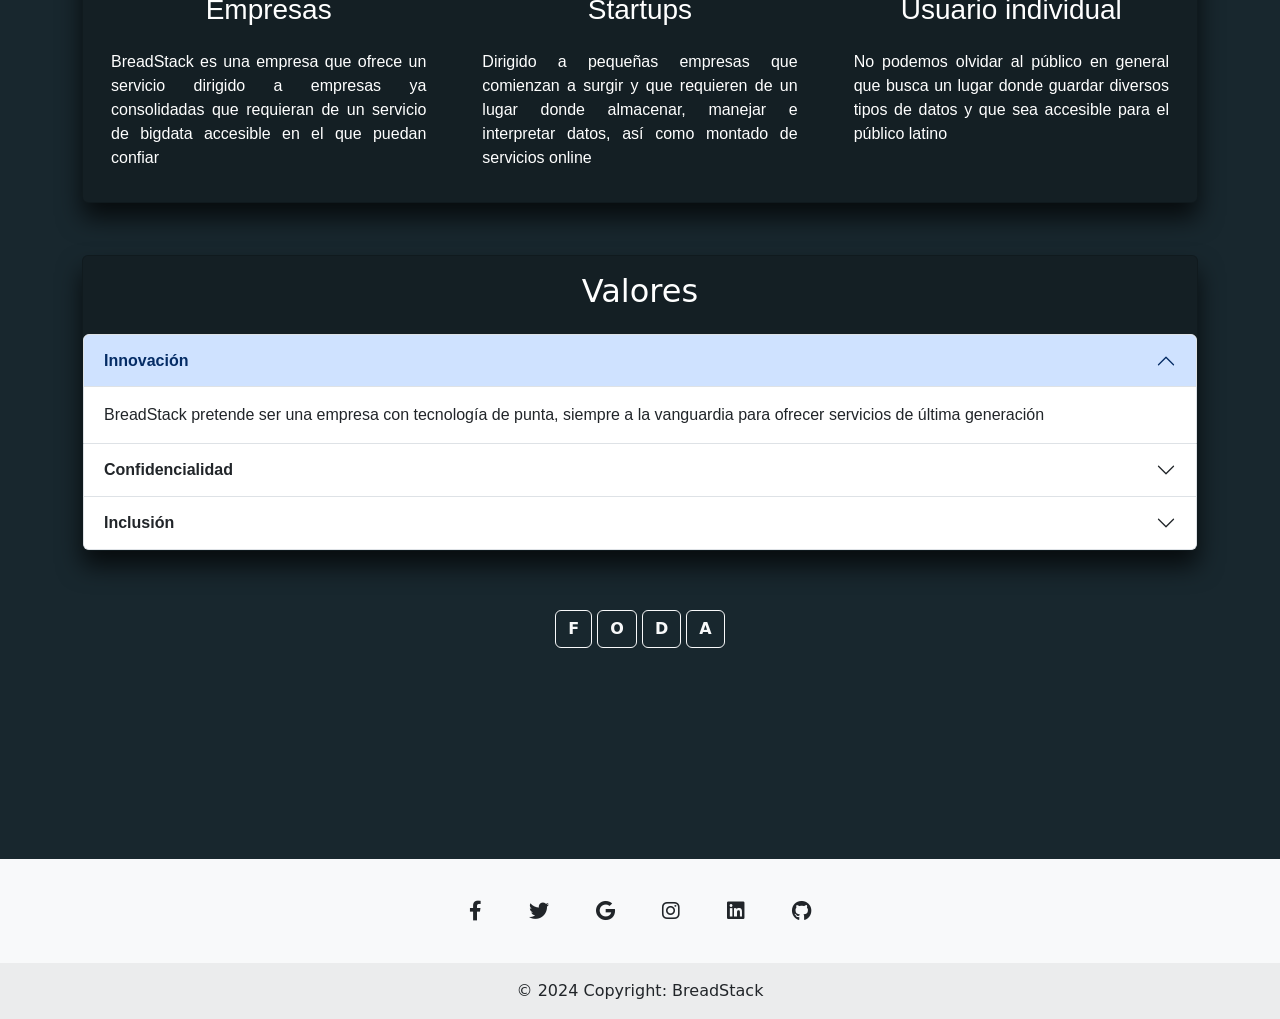
==== commit c45672d9: "se agrego el foda y se entrega el producto" ====
--- a/index.html
+++ b/index.html
@@ -136,7 +136,7 @@
             <div class="row text-center d-flex justify-content-center align-items-center">
                 <div class="col">
                     <div class="pt-5 d-flex justify-content-center">
-                        <div class="card"
+                        <div class="card steal"
                             style="width:500px;height: 500px; display: flex; align-items: center; justify-content: center;">
                             <img src="imagenes-breadstack/one.png" class="card-img-top"
                                 style="width:  300px;height: 350px;">
@@ -151,7 +151,7 @@
                 </div>
                 <div class="col">
                     <div class="pt-5 d-flex justify-content-center">
-                        <div class="card"
+                        <div class="card steal"
                             style="width:500px;height: 500px; display: flex; align-items: center; justify-content: center;">
                             <img src="imagenes-breadstack/two.png" class="card-img-top"
                                 style="width: 300px; height: 350px;">
@@ -173,7 +173,7 @@
     </div>
     <div class="container p-3"></div>
     <div class="container">
-        <div class="card" style="align-items: center;">
+        <div class="card steal" style="align-items: center;">
             <h2 id="header-info">Público Dirigido</h2>
             <div class="container text-center formato">
                 <div class="row align-items-start">
@@ -216,13 +216,12 @@
                     </div>
                 </div>
             </div>
-            <div class="container-fluid p-3"></div>
+            <div class="container p-2"></div>
         </div>
     </div>
-    <div class="container-fluid p-2"></div>
-
+    <div class="separacion"></div>
     <div class="container">
-        <div class="card">
+        <div class="card steal">
             <div class="container p-3">
                 <h2 style="text-align: center;">Valores</h2>
             </div>
@@ -274,8 +273,76 @@
         </div>
     </div>
     <div class="separacion"></div>
-
-
+    <div class="container p-2">
+        <div class="container d-flex justify-content-center">
+            <p>
+                <button class="btn btn-outline-light steel" type="button" data-bs-toggle="collapse"
+                    data-bs-target="#collapseWidthExample" aria-expanded="false" aria-controls="collapseWidthExample">
+                    <strong>F</strong>
+                </button>
+                <button class="btn btn-outline-light steel" type="button" data-bs-toggle="collapse"
+                    data-bs-target="#collapseWidthExample1" aria-expanded="false" aria-controls="collapseWidthExample">
+                    <strong>O</strong>
+                </button>
+                <button class="btn btn-outline-light steel" type="button" data-bs-toggle="collapse"
+                    data-bs-target="#collapseWidthExample2" aria-expanded="false" aria-controls="collapseWidthExample">
+                    <strong>D</strong>
+                </button>
+                <button class="btn btn-outline-light steel" type="button" data-bs-toggle="collapse"
+                    data-bs-target="#collapseWidthExample3" aria-expanded="false" aria-controls="collapseWidthExample">
+                    <strong>A</strong>
+                </button>
+            </p>
+        </div>
+        <div class="d-flex flex-row justify-content-center p-2">
+            <div class="d-flex flex-column align-items-center" style="min-height: 100px;">
+                <div class="collapse collapse-horizontal" id="collapseWidthExample">
+                    <div class="card card-body steal m-2" style="width: 300px;">
+                        <ul>
+                            <li>Atender diferentes complejidades.</li>
+                            <li>Estaremos en el mercado local.</li>
+                            <li>Tener alianzas estratégicas.</li>
+                            <li>Beneficios al cliente (alojamiento robusto).</li>
+                        </ul>
+                    </div>
+                </div>
+            </div>
+            <div style="min-height: 120px;">
+                <div class="collapse collapse-horizontal" id="collapseWidthExample1">
+                    <div class="card card-body steal m-2" style="width: 300px;">
+                        <ul>
+                            <li>Contar con personal con talento emergente.</li>
+                            <li>Capacitación continua a los trabajadores.</li>
+                            <li>Crecimiento en el negocio de nuestro país.</li>
+                            <li>Uso de la nube como una herramienta de apoyo.</li>
+                        </ul>
+                    </div>
+                </div>
+            </div>
+            <div style="min-height: 120px;">
+                <div class="collapse collapse-horizontal" id="collapseWidthExample2">
+                    <div class="card card-body steal m-2" style="width: 300px;">
+                        <ul>
+                            <li>Falta de recursos economicos.</li>
+                            <li>Falta de conocimiento en ventas.</li>
+                            <li>Falta de conocimiento en cuestiones legales y financieras.</li>
+                            <li>Falta de posicionamiento.</li>
+                        </ul>
+                    </div>
+                </div>
+            </div>
+            <div style="min-height: 120px;">
+                <div class="collapse collapse-horizontal" id="collapseWidthExample3">
+                    <div class="card card-body steal m-2" style="width: 300px;">
+                        <ul>
+                            <li>Atributos de calidad de las empresas ya posicionadas y de calidad.</li>
+                        </ul>
+                    </div>
+                </div>
+            </div>
+        </div>
+    </div>
+    <div class="separacion"></div>
     <footer class="text-center bg-body-tertiary" style="background-color: rgb(20,31,36);">
         <!-- Grid container -->
         <div class="container pt-4">
--- a/styles/style.css
+++ b/styles/style.css
@@ -1,7 +1,5 @@
-@import '~mdb-ui-kit/css/mdb.min.css';
-
 :root {
-    --principalColor: rgb(20, 31, 36);
+    --principalColor: rgb(24, 39, 46);
 }
 
 body {
@@ -72,7 +70,7 @@
 }
 
 #lateral.activo {
-    display: flexbox;
+    display: block;
 }
 
 @media (min-width:1200px) {
@@ -151,4 +149,64 @@
 
 .formato {
     font-family: SF Pro Display, Helvetica Neue, sans-serif;
-}+}
+
+#card {
+    max-height: 50vh;
+    /* Ajusta este valor a la altura que prefieras */
+    overflow-y: auto;
+    /* Permite el desplazamiento vertical */
+}
+
+.steal {
+    background: rgb(20, 31, 36);
+    box-shadow: 0px 15px 25px rgba(0, 0, 0, 0.7);
+    color: #ffffff;
+}
+
+
+#magico {
+    background-color: black;
+    cursor: pointer;
+    border: none;
+    padding: 16px, 32px;
+    color: #ffffff;
+    font-size: 24px;
+    font-weight: bold;
+    position: relative;
+    border-radius: 12px;
+
+}
+
+#magico::before {
+    content: "";
+    position: absolute;
+    top: 0;
+    left: 0;
+    z-index: -1;
+    height: 100%;
+    width: 100%;
+    background: linear-gradient(45deg,
+            red, blue, deeppink, blue,
+            red, blue, deeppink, blue);
+    background-size: 800%;
+    border-radius: 10px;
+    filter: blur(8px);
+    animation: glowing 20s linear infinite;
+
+}
+
+@keyframes glowing {
+    0% {
+        background-position: 0 0;
+
+    }
+
+    50% {
+        background-position: 400% 0;
+    }
+
+    100% {
+        background-position: 0 0;
+    }
+}
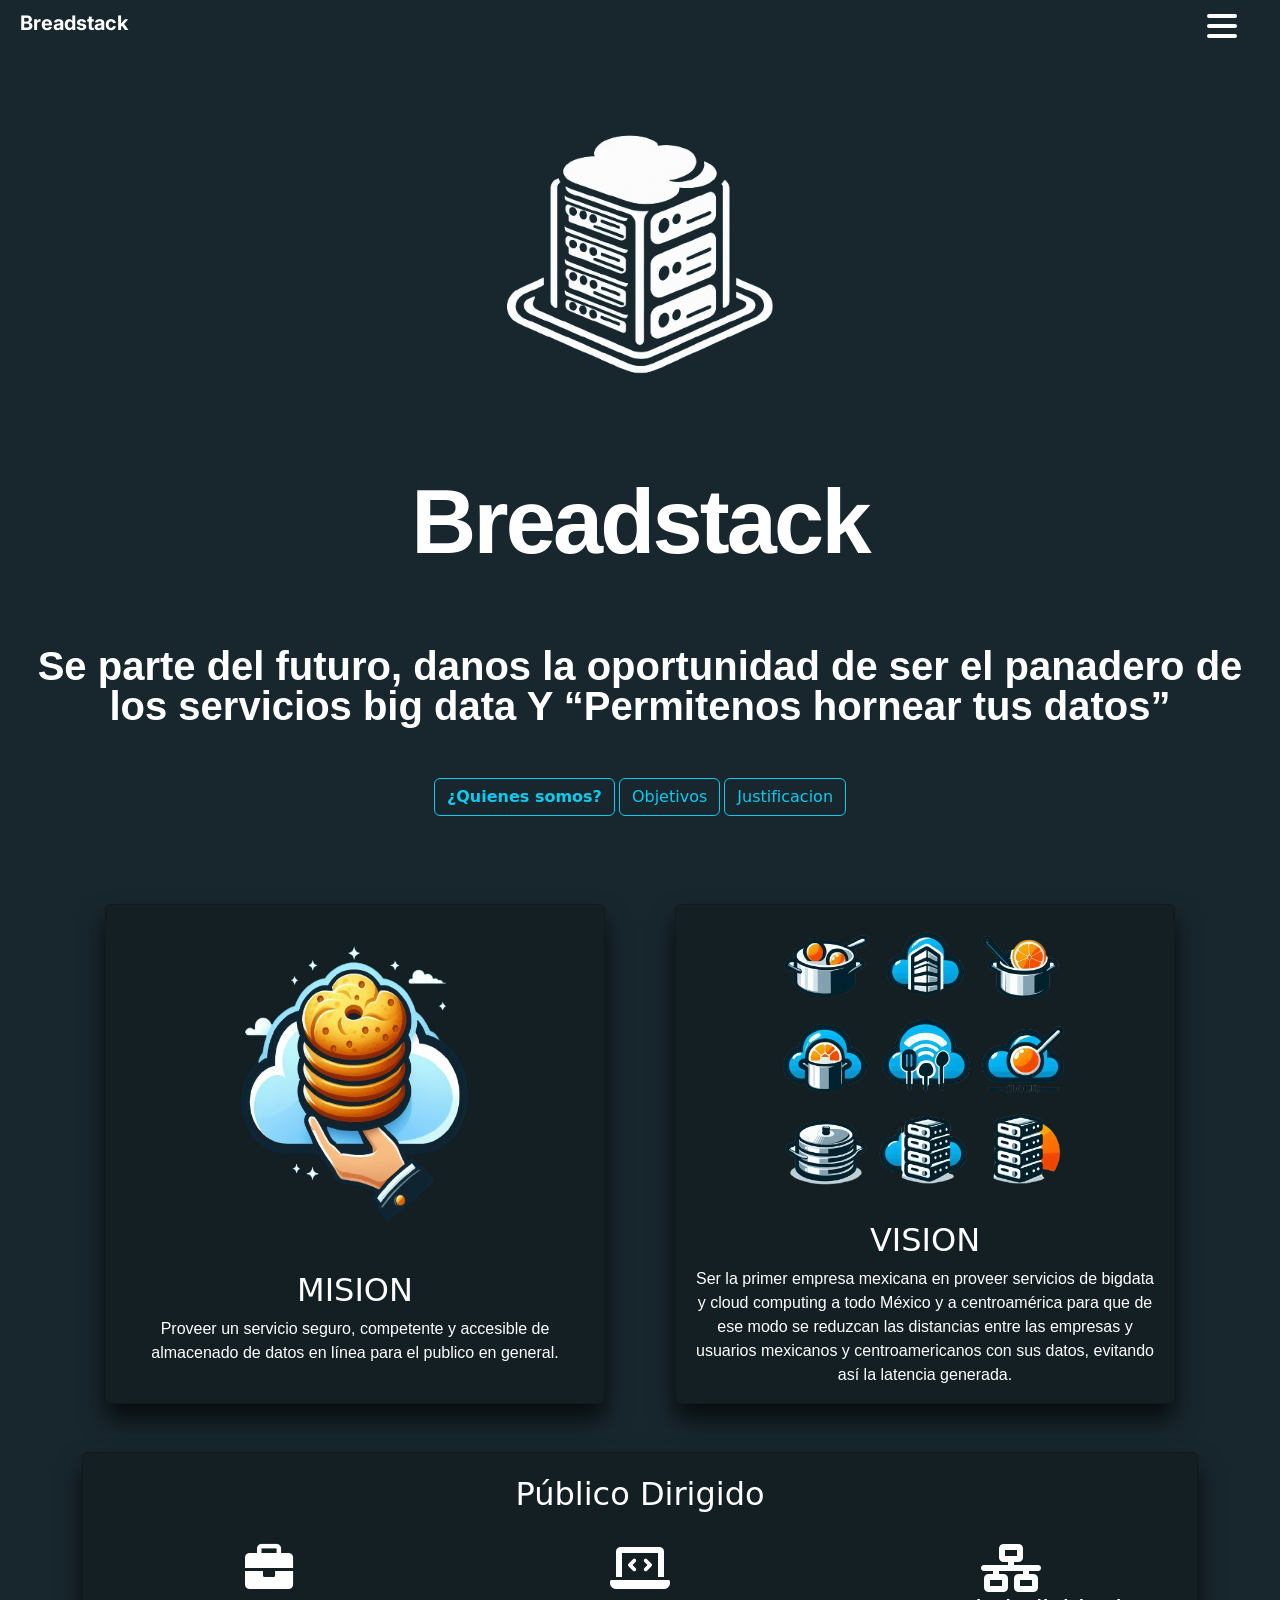
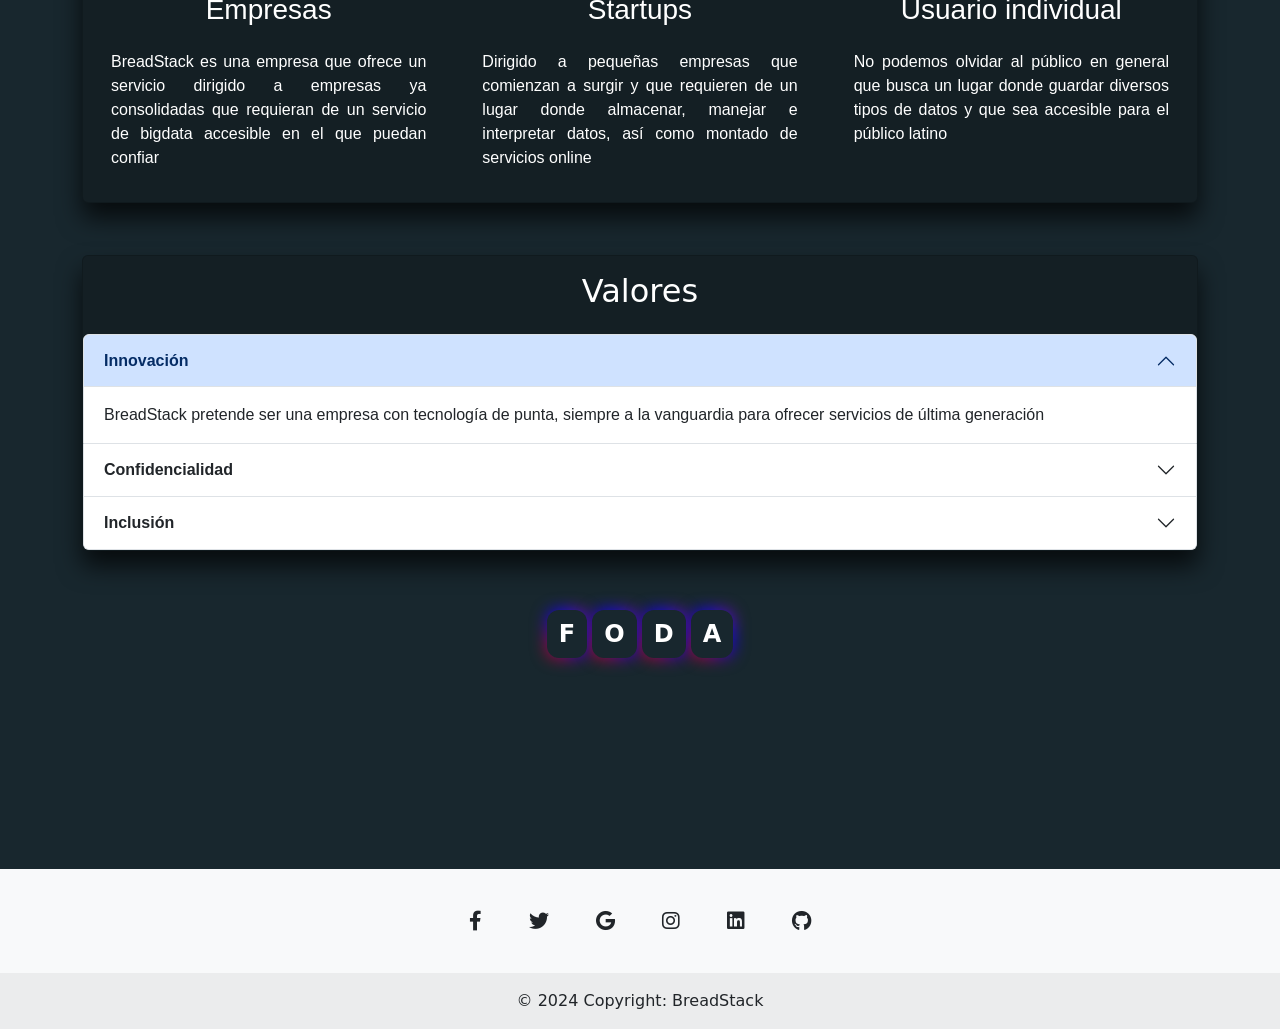
==== commit 868918fb: "feat: Update button IDs and background color This commit updates the button IDs and background color" ====
--- a/index.html
+++ b/index.html
@@ -276,19 +276,19 @@
     <div class="container p-2">
         <div class="container d-flex justify-content-center">
             <p>
-                <button class="btn btn-outline-light steel" type="button" data-bs-toggle="collapse"
+                <button class="btn btn-outline-light steel" type="button" data-bs-toggle="collapse" id="magico"
                     data-bs-target="#collapseWidthExample" aria-expanded="false" aria-controls="collapseWidthExample">
                     <strong>F</strong>
                 </button>
-                <button class="btn btn-outline-light steel" type="button" data-bs-toggle="collapse"
+                <button class="btn btn-outline-light steel" type="button" data-bs-toggle="collapse" id="magico"
                     data-bs-target="#collapseWidthExample1" aria-expanded="false" aria-controls="collapseWidthExample">
                     <strong>O</strong>
                 </button>
-                <button class="btn btn-outline-light steel" type="button" data-bs-toggle="collapse"
+                <button class="btn btn-outline-light steel" type="button" data-bs-toggle="collapse" id="magico"
                     data-bs-target="#collapseWidthExample2" aria-expanded="false" aria-controls="collapseWidthExample">
                     <strong>D</strong>
                 </button>
-                <button class="btn btn-outline-light steel" type="button" data-bs-toggle="collapse"
+                <button class="btn btn-outline-light steel" type="button" data-bs-toggle="collapse" id="magico"
                     data-bs-target="#collapseWidthExample3" aria-expanded="false" aria-controls="collapseWidthExample">
                     <strong>A</strong>
                 </button>
--- a/styles/style.css
+++ b/styles/style.css
@@ -166,7 +166,7 @@
 
 
 #magico {
-    background-color: black;
+    background-color:rgb(24, 39, 46);
     cursor: pointer;
     border: none;
     padding: 16px, 32px;
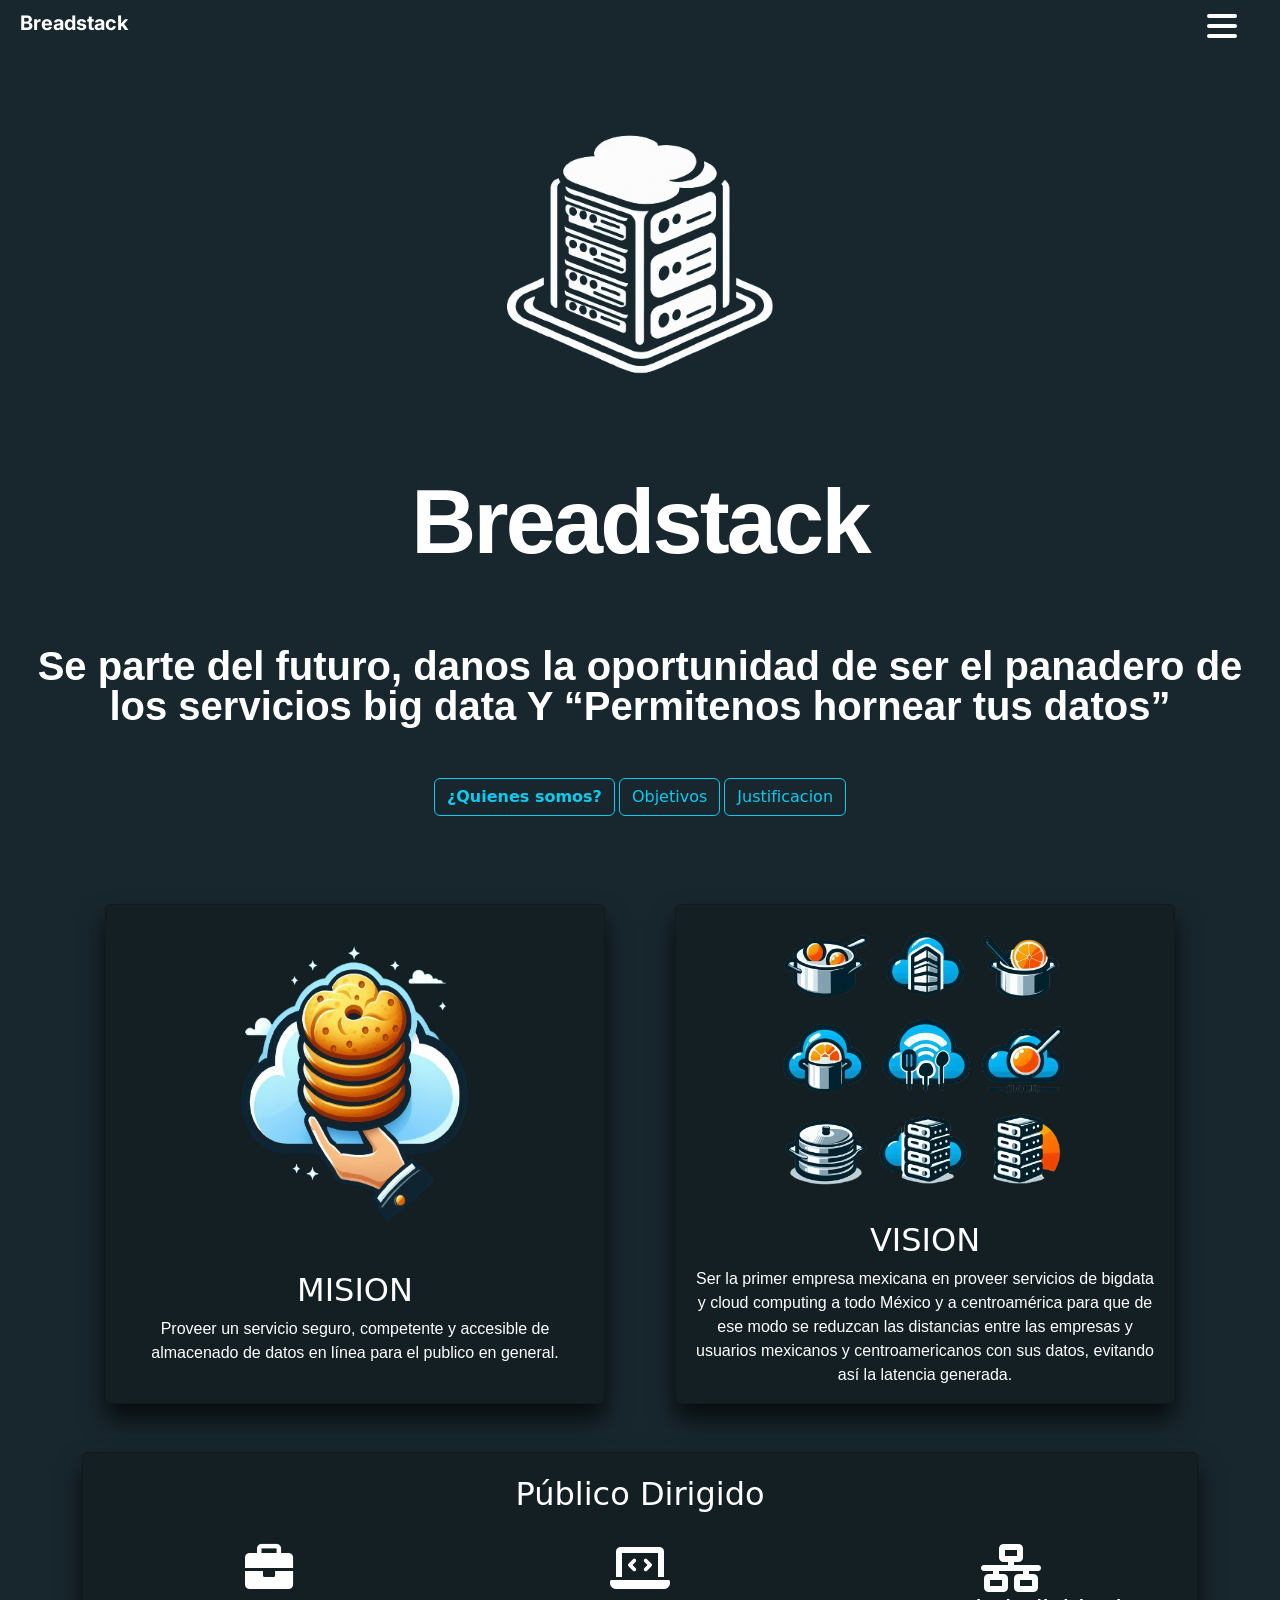
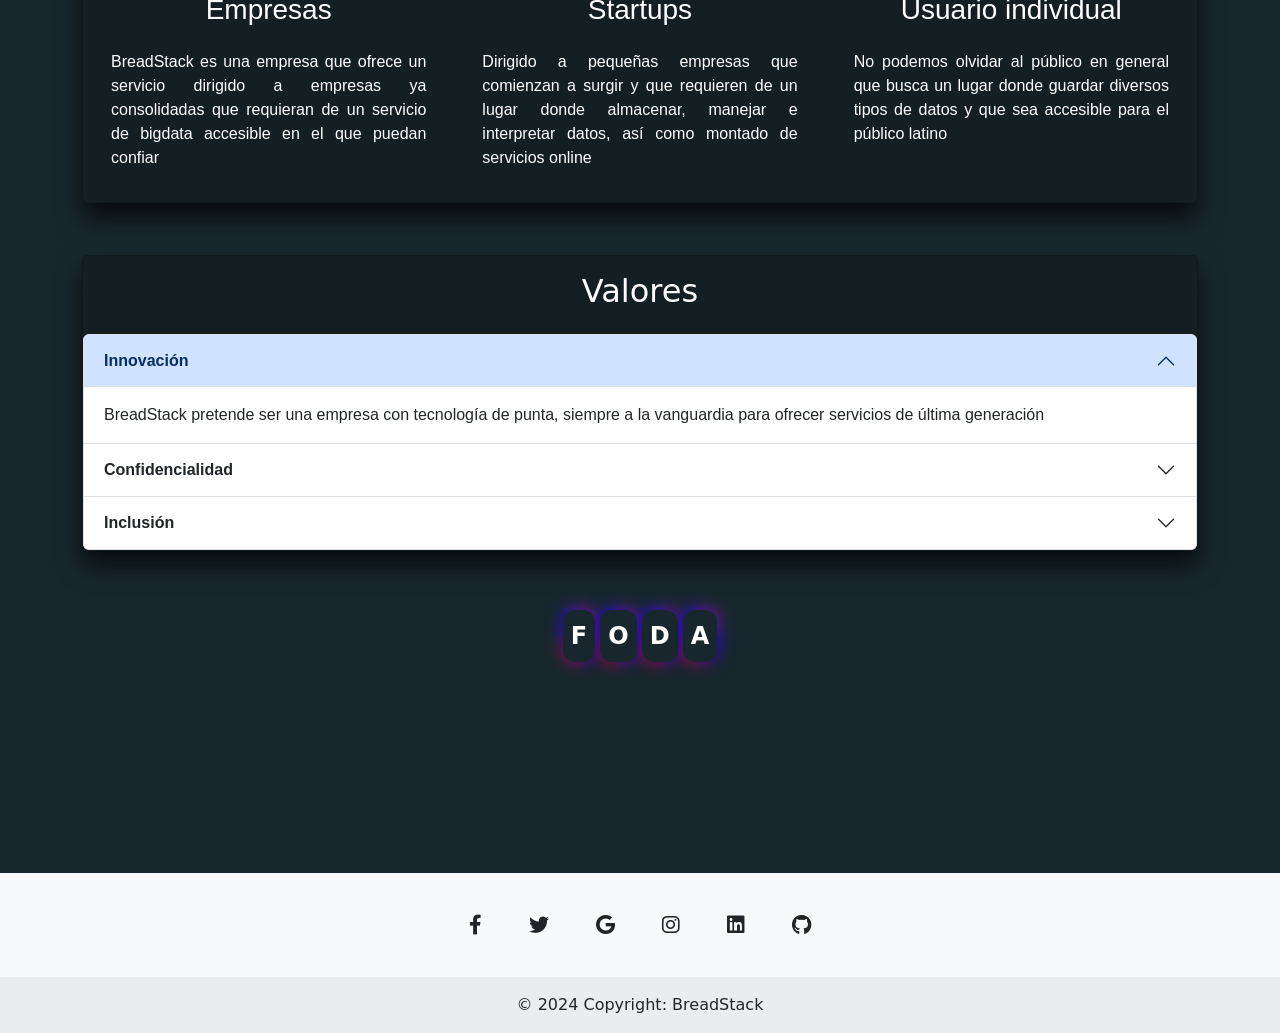
==== commit f3492e73: "feat: Update button IDs and background color This commit updates the button IDs and background color" ====
--- a/index.html
+++ b/index.html
@@ -276,26 +276,26 @@
     <div class="container p-2">
         <div class="container d-flex justify-content-center">
             <p>
-                <button class="btn btn-outline-light steel" type="button" data-bs-toggle="collapse" id="magico"
+                <button class="btn btn-primary steel p-2" type="button" data-bs-toggle="collapse" id="magico"
                     data-bs-target="#collapseWidthExample" aria-expanded="false" aria-controls="collapseWidthExample">
                     <strong>F</strong>
                 </button>
-                <button class="btn btn-outline-light steel" type="button" data-bs-toggle="collapse" id="magico"
+                <button class="btn btn-primary steel p-2" type="button" data-bs-toggle="collapse" id="magico"
                     data-bs-target="#collapseWidthExample1" aria-expanded="false" aria-controls="collapseWidthExample">
                     <strong>O</strong>
                 </button>
-                <button class="btn btn-outline-light steel" type="button" data-bs-toggle="collapse" id="magico"
+                <button class="btn btn-primary steel p-2" type="button" data-bs-toggle="collapse" id="magico"
                     data-bs-target="#collapseWidthExample2" aria-expanded="false" aria-controls="collapseWidthExample">
                     <strong>D</strong>
                 </button>
-                <button class="btn btn-outline-light steel" type="button" data-bs-toggle="collapse" id="magico"
+                <button class="btn btn-primary steel p-2" type="button" data-bs-toggle="collapse" id="magico"
                     data-bs-target="#collapseWidthExample3" aria-expanded="false" aria-controls="collapseWidthExample">
                     <strong>A</strong>
                 </button>
             </p>
         </div>
-        <div class="d-flex flex-row justify-content-center p-2">
-            <div class="d-flex flex-column align-items-center" style="min-height: 100px;">
+        <div class="d-flex flex-column flex-md-row justify-content-center p-2">
+            <div class="d-flex flex-column align-items-center mb-2 mb-md-0" style="min-height: 100px;">
                 <div class="collapse collapse-horizontal" id="collapseWidthExample">
                     <div class="card card-body steal m-2" style="width: 300px;">
                         <ul>
@@ -307,7 +307,7 @@
                     </div>
                 </div>
             </div>
-            <div style="min-height: 120px;">
+            <div class="mb-2 mb-md-0" style="min-height: 120px;">
                 <div class="collapse collapse-horizontal" id="collapseWidthExample1">
                     <div class="card card-body steal m-2" style="width: 300px;">
                         <ul>
@@ -319,7 +319,7 @@
                     </div>
                 </div>
             </div>
-            <div style="min-height: 120px;">
+            <div class="mb-2 mb-md-0" style="min-height: 120px;">
                 <div class="collapse collapse-horizontal" id="collapseWidthExample2">
                     <div class="card card-body steal m-2" style="width: 300px;">
                         <ul>
